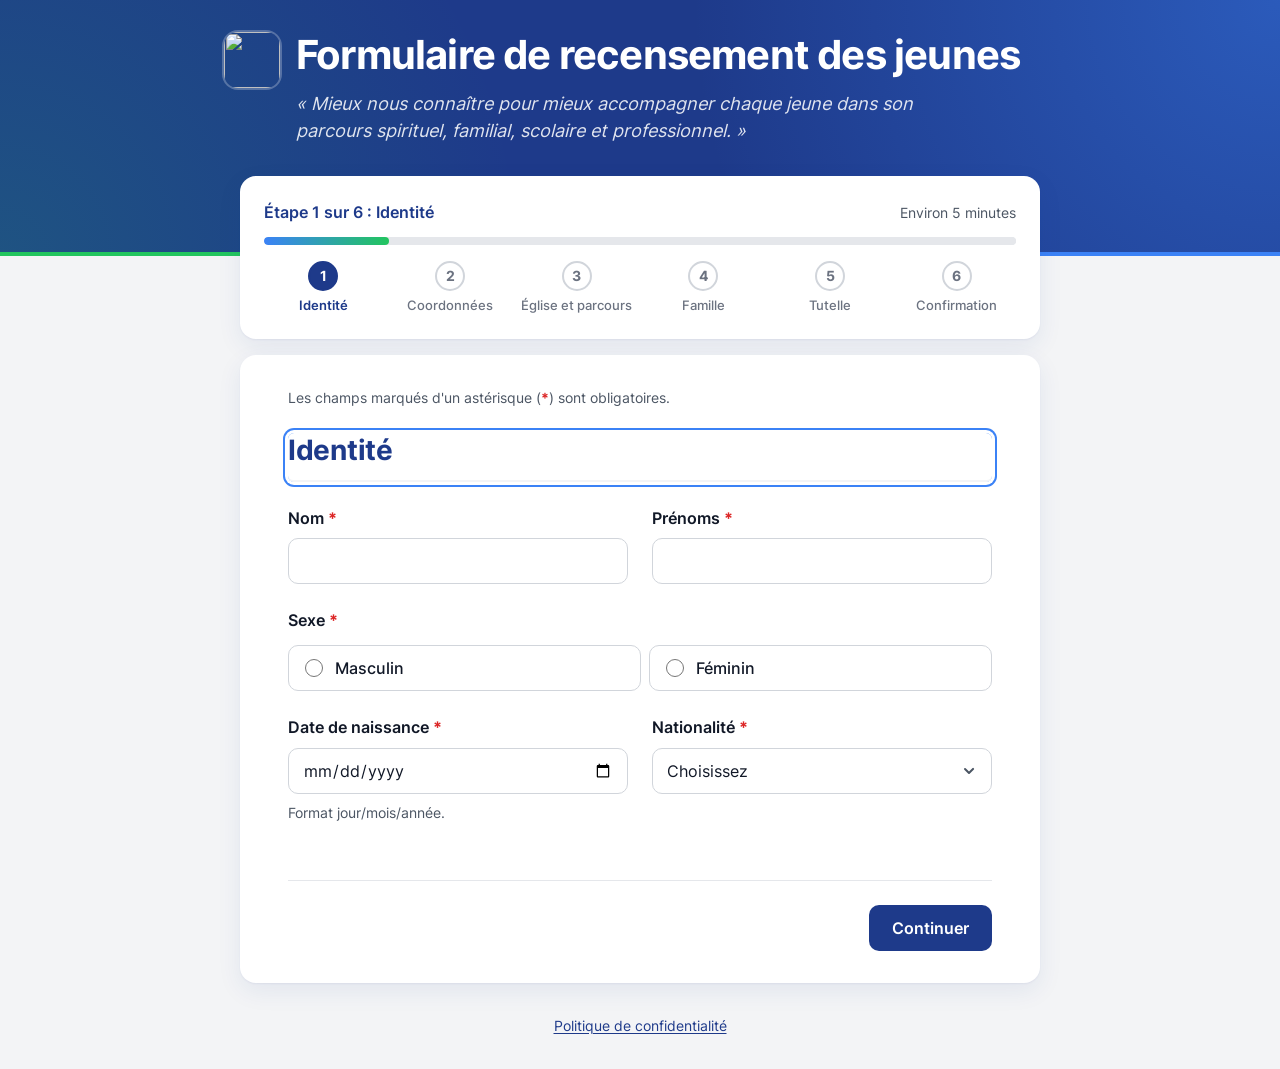
==== index.html @ 7fbf0895 "first commit" ====
<!DOCTYPE html>
<html lang="fr">
<head>
  <meta charset="utf-8">
  <meta name="viewport" content="width=device-width, initial-scale=1">
  <title>Formulaire de recensement des jeunes</title>
  <meta name="description" content="Recensement des jeunes du mouvement : mieux nous connaître pour mieux accompagner chaque jeune.">
  <meta name="theme-color" content="#1E3A8A">
  <meta name="referrer" content="no-referrer">
  <link rel="icon" href="assets/img/favicon.svg" type="image/svg+xml">
  <link rel="preload" href="assets/fonts/inter-latin-400.woff2" as="font" type="font/woff2" crossorigin>
  <link rel="preload" href="assets/fonts/inter-latin-600.woff2" as="font" type="font/woff2" crossorigin>
  <link rel="stylesheet" href="assets/css/base.css">
  <link rel="stylesheet" href="assets/css/form.css">
  <script src="https://challenges.cloudflare.com/turnstile/v0/api.js?render=explicit" async defer></script>
  <script type="module" src="assets/js/form/form.js"></script>
</head>
<body class="page-form">
  <a class="skip-link" href="#contenu">Aller au formulaire</a>

  <header class="form-header">
    <div class="form-header__inner">
      <img class="form-header__logo" src="assets/img/logo.svg" alt="" width="56" height="56">
      <div>
        <h1 class="form-header__title">Formulaire de recensement des jeunes</h1>
        <p class="form-header__subtitle">« Mieux nous connaître pour mieux accompagner chaque jeune dans son parcours spirituel, familial, scolaire et professionnel. »</p>
      </div>
    </div>
  </header>

  <main id="contenu" class="form-main" tabindex="-1">
    <noscript>
      <div class="alert alert--error">
        Ce formulaire a besoin de JavaScript pour fonctionner. Activez-le dans votre navigateur, puis rechargez la page.
      </div>
    </noscript>

    <div class="progress-block">
      <div class="progress-block__top">
        <p class="progress-block__label" id="progress-label" aria-live="polite">Étape 1 sur 6 : Identité</p>
        <p class="progress-block__time">Environ 5 minutes</p>
      </div>
      <progress id="progress" class="progress" max="6" value="1" aria-labelledby="progress-label">Étape 1 sur 6</progress>
      <ol class="steps-nav" id="steps-nav" aria-label="Étapes du formulaire">
        <li class="steps-nav__item is-current" data-step-nav="1" aria-current="step">Identité</li>
        <li class="steps-nav__item" data-step-nav="2">Coordonnées</li>
        <li class="steps-nav__item" data-step-nav="3">Église et parcours</li>
        <li class="steps-nav__item" data-step-nav="4">Famille</li>
        <li class="steps-nav__item" data-step-nav="5">Tutelle</li>
        <li class="steps-nav__item" data-step-nav="6">Confirmation</li>
      </ol>
    </div>

    <form id="form-recensement" class="form-card" novalidate autocomplete="on">
      <p class="form-card__legend-req">Les champs marqués d'un astérisque (<span class="req" aria-hidden="true">*</span>) sont obligatoires.</p>

      <div id="error-summary" class="error-summary" role="alert" tabindex="-1" hidden>
        <h2 class="error-summary__title">Corrigez les points suivants pour continuer</h2>
        <ul class="error-summary__list" id="error-summary-list"></ul>
      </div>

      <!-- Champ piège anti-robot : invisible pour les humains -->
      <div class="hp" aria-hidden="true">
        <label for="site_web">Ne pas remplir ce champ</label>
        <input type="text" id="site_web" name="site_web" tabindex="-1" autocomplete="off">
      </div>
      <input type="hidden" id="submission_id" name="submission_id">

      <!-- ═══════════════ ÉTAPE 1 : IDENTITÉ ═══════════════ -->
      <section class="step" data-step="1" aria-labelledby="step1-title">
        <h2 class="step__title" id="step1-title" tabindex="-1">Identité</h2>

        <div class="grid grid--2">
          <div class="field">
            <label for="nom">Nom <span class="req" aria-hidden="true">*</span></label>
            <input id="nom" name="nom" type="text" autocomplete="family-name" maxlength="100" required>
          </div>
          <div class="field">
            <label for="prenoms">Prénoms <span class="req" aria-hidden="true">*</span></label>
            <input id="prenoms" name="prenoms" type="text" autocomplete="given-name" maxlength="150" required>
          </div>
        </div>

        <fieldset class="field field--choices" id="fs-sexe">
          <legend>Sexe <span class="req" aria-hidden="true">*</span></legend>
          <div class="choices">
            <label class="choice"><input type="radio" name="sexe" value="M" required><span>Masculin</span></label>
            <label class="choice"><input type="radio" name="sexe" value="F"><span>Féminin</span></label>
          </div>
        </fieldset>

        <div class="grid grid--2">
          <div class="field">
            <label for="date_naissance">Date de naissance <span class="req" aria-hidden="true">*</span></label>
            <input id="date_naissance" name="date_naissance" type="date" autocomplete="bday" required aria-describedby="hint-date_naissance">
            <p class="hint" id="hint-date_naissance">Format jour/mois/année.</p>
          </div>
          <div class="field">
            <label for="nationalite">Nationalité <span class="req" aria-hidden="true">*</span></label>
            <select id="nationalite" name="nationalite" data-fill="nationalites" required>
              <option value="">Choisissez</option>
            </select>
          </div>
        </div>

        <div class="alert alert--info" id="info-mineur" role="status" hidden>
          Vous avez moins de 18 ans. À l'étape « Tutelle », nous vous demanderons les coordonnées d'un parent ou responsable légal et son accord.
        </div>
      </section>

      <!-- ═══════════════ ÉTAPE 2 : COORDONNÉES ═══════════════ -->
      <section class="step" data-step="2" aria-labelledby="step2-title" hidden>
        <h2 class="step__title" id="step2-title" tabindex="-1">Coordonnées</h2>

        <div class="field">
          <label for="telephone">Téléphone principal <span class="req" aria-hidden="true">*</span></label>
          <div class="phone">
            <select id="telephone_indicatif" name="telephone_indicatif" data-fill="indicatifs" aria-label="Indicatif du téléphone principal" required></select>
            <input id="telephone" name="telephone" type="tel" inputmode="tel" autocomplete="tel-national" maxlength="20" required aria-describedby="hint-telephone">
          </div>
          <p class="hint" id="hint-telephone">Sans l'indicatif. Exemple : 07 08 09 10 11</p>
        </div>

        <div class="field">
          <label class="checkbox">
            <input type="checkbox" id="whatsapp_identique" name="whatsapp_identique" checked>
            <span>Mon numéro WhatsApp est le même que mon téléphone principal</span>
          </label>
        </div>

        <div class="field" id="bloc-whatsapp" hidden>
          <label for="whatsapp">Téléphone WhatsApp <span class="req" aria-hidden="true">*</span></label>
          <div class="phone">
            <select id="whatsapp_indicatif" name="whatsapp_indicatif" data-fill="indicatifs" aria-label="Indicatif du numéro WhatsApp"></select>
            <input id="whatsapp" name="whatsapp" type="tel" inputmode="tel" maxlength="20">
          </div>
        </div>

        <div class="field">
          <label for="email">Adresse e-mail <span class="optional">(facultatif)</span></label>
          <input id="email" name="email" type="email" autocomplete="email" maxlength="254" inputmode="email">
        </div>

        <div class="grid grid--2">
          <div class="field">
            <label for="pays_residence">Pays de résidence <span class="req" aria-hidden="true">*</span></label>
            <select id="pays_residence" name="pays_residence" data-fill="pays" autocomplete="country" required>
              <option value="">Choisissez</option>
            </select>
          </div>
          <div class="field">
            <label for="ville_residence">Ville de résidence <span class="req" aria-hidden="true">*</span></label>
            <input id="ville_residence" name="ville_residence" type="text" autocomplete="address-level2" maxlength="100" required list="liste-villes">
            <datalist id="liste-villes">
              <option value="Abidjan"></option>
              <option value="Bouaké"></option>
              <option value="Daloa"></option>
              <option value="Yamoussoukro"></option>
              <option value="San-Pédro"></option>
              <option value="Korhogo"></option>
              <option value="Man"></option>
              <option value="Gagnoa"></option>
              <option value="Divo"></option>
              <option value="Abengourou"></option>
            </datalist>
          </div>
        </div>
      </section>

      <!-- ═══════════════ ÉTAPE 3 : ÉGLISE ET PARCOURS ═══════════════ -->
      <!-- <section class="step" data-step="3" aria-labelledby="step3-title" hidden>
        <h2 class="step__title" id="step3-title" tabindex="-1">Église et parcours</h2>

        <div class="grid grid--2">
          <div class="field">
            <label for="eglise">Église fréquentée <span class="req" aria-hidden="true">*</span></label>
            <input id="eglise" name="eglise" type="text" maxlength="150" required aria-describedby="hint-eglise">
            <p class="hint" id="hint-eglise">Nom complet de l'église et quartier ou ville.</p>
          </div>
          <div class="field">
            <label for="communaute">Communauté ou groupe de jeunes <span class="optional">(facultatif)</span></label>
            <input id="communaute" name="communaute" type="text" maxlength="150">
          </div>
        </div>

        <div class="field">
          <label for="fonction_mouvement">Fonction dans le mouvement <span class="optional">(facultatif)</span></label>
          <input id="fonction_mouvement" name="fonction_mouvement" type="text" maxlength="100" list="liste-fonctions" aria-describedby="hint-fonction">
          <datalist id="liste-fonctions">
            <option value="Membre"></option>
            <option value="Responsable de groupe"></option>
            <option value="Responsable adjoint"></option>
            <option value="Secrétaire"></option>
            <option value="Trésorier"></option>
            <option value="Chargé de la louange"></option>
            <option value="Chargé de l'évangélisation"></option>
            <option value="Chargé de la communication"></option>
          </datalist>
          <p class="hint" id="hint-fonction">Laissez vide si vous n'avez pas de fonction particulière.</p>
        </div>

        <div class="field">
          <label for="niveau_etudes">Niveau d'études <span class="req" aria-hidden="true">*</span></label>
          <select id="niveau_etudes" name="niveau_etudes" required>
            <option value="">Choisissez</option>
            <option value="aucun">Aucun</option>
            <option value="primaire">Primaire</option>
            <option value="college">Collège (1er cycle)</option>
            <option value="lycee">Lycée (2nd cycle)</option>
            <option value="bac">Baccalauréat</option>
            <option value="bac_2">BAC +2 (BTS, DUT…)</option>
            <option value="licence">Licence (BAC +3)</option>
            <option value="master">Master (BAC +5)</option>
            <option value="doctorat">Doctorat</option>
            <option value="formation_pro">Formation professionnelle</option>
            <option value="autre">Autre</option>
          </select>
        </div>

        <fieldset class="field field--choices" id="fs-situation_professionnelle">
          <legend>Situation professionnelle <span class="req" aria-hidden="true">*</span></legend>
          <div class="choices choices--grid">
            <label class="choice"><input type="radio" name="situation_professionnelle" value="eleve" required><span>Élève</span></label>
            <label class="choice"><input type="radio" name="situation_professionnelle" value="etudiant"><span>Étudiant(e)</span></label>
            <label class="choice"><input type="radio" name="situation_professionnelle" value="salarie"><span>Salarié(e)</span></label>
            <label class="choice"><input type="radio" name="situation_professionnelle" value="entrepreneur"><span>Entrepreneur(e)</span></label>
            <label class="choice"><input type="radio" name="situation_professionnelle" value="sans_emploi"><span>Sans emploi</span></label>
            <label class="choice"><input type="radio" name="situation_professionnelle" value="autre"><span>Autre</span></label>
          </div>
        </fieldset>

        <div class="field" id="bloc-situation-autre" hidden>
          <label for="situation_professionnelle_autre">Précisez votre situation <span class="req" aria-hidden="true">*</span></label>
          <input id="situation_professionnelle_autre" name="situation_professionnelle_autre" type="text" maxlength="100">
        </div>

        <div class="field">
          <label for="profession">Profession <span class="optional" id="profession-mention">(facultatif)</span></label>
          <input id="profession" name="profession" type="text" maxlength="100" autocomplete="organization-title" aria-describedby="hint-profession">
          <p class="hint" id="hint-profession">Votre métier, ou le métier visé si vous êtes en formation.</p>
        </div>
      </section> -->



      <!-- ═══════════════ ÉTAPE 3 : ÉGLISE ET PARCOURS ═══════════════ -->
<section class="step" data-step="3" aria-labelledby="step3-title" hidden>
  <h2 class="step__title" id="step3-title" tabindex="-1">Église et parcours</h2>

  <div class="grid grid--2">
    <div class="field">
      <label for="eglise">À quelle église appartenez-vous ? <span class="req" aria-hidden="true">*</span></label>
      <select id="eglise" name="eglise" data-fill="eglises" required aria-describedby="hint-eglise">
        <option value="">Choisissez une église</option>
      </select>
      <p class="hint" id="hint-eglise">Sélectionnez votre église d'appartenance.</p>
    </div>
    <div class="field">
      <label for="communaute">Communauté ou groupe de jeunes <span class="optional">(facultatif)</span></label>
      <input id="communaute" name="communaute" type="text" maxlength="150">
    </div>
  </div>

  <!-- Précision si "Autres" -->
  <div class="field" id="bloc-eglise-autre" hidden>
    <label for="eglise_autre">Précisez votre église <span class="req" aria-hidden="true">*</span></label>
    <input id="eglise_autre" name="eglise_autre" type="text" maxlength="150">
  </div>

  <div class="field">
    <label for="fonction_mouvement">Fonction dans le mouvement <span class="optional">(facultatif)</span></label>
    <input id="fonction_mouvement" name="fonction_mouvement" type="text" maxlength="100" list="liste-fonctions" aria-describedby="hint-fonction">
    <datalist id="liste-fonctions">
      <option value="Membre"></option>
      <option value="Responsable de groupe"></option>
      <option value="Responsable adjoint"></option>
      <option value="Secrétaire"></option>
      <option value="Trésorier"></option>
      <option value="Chargé de la louange"></option>
      <option value="Chargé de l'évangélisation"></option>
      <option value="Chargé de la communication"></option>
    </datalist>
    <p class="hint" id="hint-fonction">Laissez vide si vous n'avez pas de fonction particulière.</p>
  </div>

  <!-- Baptême -->
  <fieldset class="field field--choices" id="fs-baptise">
    <legend>Êtes-vous baptisé(e) ? <span class="req" aria-hidden="true">*</span></legend>
    <div class="choices">
      <label class="choice"><input type="radio" name="baptise" value="oui" required><span>Oui</span></label>
      <label class="choice"><input type="radio" name="baptise" value="non"><span>Non</span></label>
      <label class="choice"><input type="radio" name="baptise" value="en_preparation"><span>En préparation</span></label>
      <label class="choice"><input type="radio" name="baptise" value="non_precise"><span>Je préfère ne pas répondre</span></label>
    </div>
  </fieldset>

  <!-- Date de baptême (si baptisé) -->
  <div class="field" id="bloc-date-bapteme" hidden>
    <label for="date_bapteme">Date de votre baptême <span class="optional">(facultatif)</span></label>
    <input id="date_bapteme" name="date_bapteme" type="date">
    <p class="hint">Laissez vide si vous ne vous en souvenez plus.</p>
  </div>

  <!-- Date d'arrivée dans le mouvement -->
  <div class="field">
    <label for="date_arrivee">Date d'arrivée dans le mouvement <span class="optional">(facultatif)</span></label>
    <input id="date_arrivee" name="date_arrivee" type="date" aria-describedby="hint-date-arrivee">
    <p class="hint" id="hint-date-arrivee">Même approximative, indiquez l'année de votre première venue si vous ne connaissez pas la date exacte.</p>
  </div>

  <div class="field">
    <label for="niveau_etudes">Niveau d'études <span class="req" aria-hidden="true">*</span></label>
    <select id="niveau_etudes" name="niveau_etudes" required>
      <option value="">Choisissez</option>
      <option value="aucun">Aucun</option>
      <option value="primaire">Primaire</option>
      <option value="college">Collège (1er cycle)</option>
      <option value="lycee">Lycée (2nd cycle)</option>
      <option value="bac">Baccalauréat</option>
      <option value="bac_2">BAC +2 (BTS, DUT…)</option>
      <option value="licence">Licence (BAC +3)</option>
      <option value="master">Master (BAC +5)</option>
      <option value="doctorat">Doctorat</option>
      <option value="formation_pro">Formation professionnelle</option>
      <option value="autre">Autre</option>
    </select>
  </div>

  <fieldset class="field field--choices" id="fs-situation_professionnelle">
    <legend>Situation professionnelle <span class="req" aria-hidden="true">*</span></legend>
    <div class="choices choices--grid">
      <label class="choice"><input type="radio" name="situation_professionnelle" value="eleve" required><span>Élève</span></label>
      <label class="choice"><input type="radio" name="situation_professionnelle" value="etudiant"><span>Étudiant(e)</span></label>
      <label class="choice"><input type="radio" name="situation_professionnelle" value="salarie"><span>Salarié(e)</span></label>
      <label class="choice"><input type="radio" name="situation_professionnelle" value="entrepreneur"><span>Entrepreneur(e)</span></label>
      <label class="choice"><input type="radio" name="situation_professionnelle" value="sans_emploi"><span>Sans emploi</span></label>
      <label class="choice"><input type="radio" name="situation_professionnelle" value="autre"><span>Autre</span></label>
    </div>
  </fieldset>

  <div class="field" id="bloc-situation-autre" hidden>
    <label for="situation_professionnelle_autre">Précisez votre situation <span class="req" aria-hidden="true">*</span></label>
    <input id="situation_professionnelle_autre" name="situation_professionnelle_autre" type="text" maxlength="100">
  </div>

  <div class="field">
    <label for="profession">Profession <span class="optional" id="profession-mention">(facultatif)</span></label>
    <input id="profession" name="profession" type="text" maxlength="100" autocomplete="organization-title" aria-describedby="hint-profession">
    <p class="hint" id="hint-profession">Votre métier, ou le métier visé si vous êtes en formation.</p>
  </div>
</section>
      <!-- ═══════════════ ÉTAPE 4 : FAMILLE ═══════════════ -->
      <section class="step" data-step="4" aria-labelledby="step4-title" hidden>
        <h2 class="step__title" id="step4-title" tabindex="-1">Famille</h2>

        <fieldset class="field field--choices" id="fs-situation_matrimoniale">
          <legend>Quelle est votre situation matrimoniale ? <span class="req" aria-hidden="true">*</span></legend>
          <div class="choices choices--grid">
            <label class="choice"><input type="radio" name="situation_matrimoniale" value="celibataire" required><span>Célibataire</span></label>
            <label class="choice"><input type="radio" name="situation_matrimoniale" value="marie"><span>Marié(e)</span></label>
            <label class="choice"><input type="radio" name="situation_matrimoniale" value="en_union"><span>En union</span></label>
            <label class="choice"><input type="radio" name="situation_matrimoniale" value="divorce"><span>Divorcé(e)</span></label>
            <label class="choice"><input type="radio" name="situation_matrimoniale" value="veuf"><span>Veuf / Veuve</span></label>
            <label class="choice"><input type="radio" name="situation_matrimoniale" value="non_precise"><span>Je préfère ne pas répondre</span></label>
          </div>
        </fieldset>

        <div class="subsection" id="bloc-conjoint" hidden>
          <h3 class="subsection__title">Informations sur le conjoint</h3>

          <div class="grid grid--2">
            <div class="field">
              <label for="conjoint_nom">Nom du conjoint <span class="req" aria-hidden="true">*</span></label>
              <input id="conjoint_nom" name="conjoint_nom" type="text" maxlength="100">
            </div>
            <div class="field">
              <label for="conjoint_prenoms">Prénoms du conjoint <span class="req" aria-hidden="true">*</span></label>
              <input id="conjoint_prenoms" name="conjoint_prenoms" type="text" maxlength="150">
            </div>
          </div>

          <div class="field">
            <label for="conjoint_telephone">Téléphone du conjoint <span class="optional">(facultatif)</span></label>
            <div class="phone">
              <select id="conjoint_telephone_indicatif" name="conjoint_telephone_indicatif" data-fill="indicatifs" aria-label="Indicatif du téléphone du conjoint"></select>
              <input id="conjoint_telephone" name="conjoint_telephone" type="tel" inputmode="tel" maxlength="20">
            </div>
          </div>

          <fieldset class="field field--choices" id="fs-conjoint_membre">
            <legend>Votre conjoint(e) appartient-il/elle à notre mouvement ? <span class="req" aria-hidden="true">*</span></legend>
            <div class="choices">
              <label class="choice"><input type="radio" name="conjoint_membre" value="oui"><span>Oui</span></label>
              <label class="choice"><input type="radio" name="conjoint_membre" value="non"><span>Non</span></label>
              <label class="choice"><input type="radio" name="conjoint_membre" value="non_precise"><span>Je préfère ne pas répondre</span></label>
            </div>
          </fieldset>

          <div class="field" id="bloc-conjoint-eglise" hidden>
            <label for="conjoint_eglise">Église ou communauté religieuse du conjoint <span class="req" aria-hidden="true">*</span></label>
            <input id="conjoint_eglise" name="conjoint_eglise" type="text" maxlength="150">
          </div>
        </div>

        <fieldset class="field field--choices" id="fs-a_enfants">
          <legend>Avez-vous des enfants ? <span class="req" aria-hidden="true">*</span></legend>
          <div class="choices">
            <label class="choice"><input type="radio" name="a_enfants" value="oui" required><span>Oui</span></label>
            <label class="choice"><input type="radio" name="a_enfants" value="non"><span>Non</span></label>
            <label class="choice"><input type="radio" name="a_enfants" value="non_precise"><span>Je préfère ne pas répondre</span></label>
          </div>
        </fieldset>

        <div class="subsection" id="bloc-enfants" hidden>
          <div class="subsection__head">
            <h3 class="subsection__title">Vos enfants</h3>
            <p class="counter" id="enfants-compteur" aria-live="polite">0 enfant sur 12 maximum</p>
          </div>
          <div id="liste-enfants" class="children-list"></div>
          <button type="button" class="btn btn--outline" id="btn-ajouter-enfant">+ Ajouter un enfant</button>
        </div>

        <template id="tpl-enfant">
          <fieldset class="child-card" data-child>
            <legend class="child-card__title">Enfant <span data-child-index>1</span></legend>
            <div class="grid grid--2">
              <div class="field">
                <label data-label-for="nom">Nom <span class="req" aria-hidden="true">*</span></label>
                <input type="text" data-field="nom" maxlength="100" required>
              </div>
              <div class="field">
                <label data-label-for="prenoms">Prénoms <span class="req" aria-hidden="true">*</span></label>
                <input type="text" data-field="prenoms" maxlength="150" required>
              </div>
              <div class="field">
                <label data-label-for="date_naissance">Date de naissance <span class="req" aria-hidden="true">*</span></label>
                <input type="date" data-field="date_naissance" required>
              </div>
              <div class="field">
                <label data-label-for="niveau_scolaire">Niveau scolaire <span class="req" aria-hidden="true">*</span></label>
                <select data-field="niveau_scolaire" required>
                  <option value="">Choisissez</option>
                  <option value="non_scolarise">Non scolarisé</option>
                  <option value="prescolaire">Préscolaire</option>
                  <option value="primaire">Primaire</option>
                  <option value="college">Collège</option>
                  <option value="lycee">Lycée</option>
                  <option value="formation_pro">Formation professionnelle</option>
                  <option value="superieur">Enseignement supérieur</option>
                  <option value="autre">Autre</option>
                </select>
              </div>
            </div>
            <button type="button" class="btn btn--danger-ghost btn--sm" data-remove-child>Supprimer cet enfant</button>
          </fieldset>
        </template>
      </section>

      <!-- ═══════════════ ÉTAPE 5 : TUTELLE ═══════════════ -->
      <section class="step" data-step="5" aria-labelledby="step5-title" hidden>
        <h2 class="step__title" id="step5-title" tabindex="-1">Tutelle</h2>

        <fieldset class="field field--choices" id="fs-sous_tutelle">
          <legend>Êtes-vous actuellement sous tutelle ? <span class="req" aria-hidden="true">*</span></legend>
          <div class="choices">
            <label class="choice"><input type="radio" name="sous_tutelle" value="oui" required><span>Oui</span></label>
            <label class="choice"><input type="radio" name="sous_tutelle" value="non"><span>Non</span></label>
            <label class="choice"><input type="radio" name="sous_tutelle" value="non_precise"><span>Je préfère ne pas répondre</span></label>
          </div>
        </fieldset>

        <div class="subsection" id="bloc-tutelle" hidden>
          <div class="field">
            <label for="lien_tuteur">Lien avec le tuteur <span class="req" aria-hidden="true">*</span></label>
            <select id="lien_tuteur" name="lien_tuteur">
              <option value="">Choisissez</option>
              <option value="parent">Parent</option>
              <option value="famille">Membre de la famille</option>
              <option value="responsable_legal">Responsable légal</option>
              <option value="autre">Autre</option>
            </select>
          </div>
          <div class="field" id="bloc-lien-autre" hidden>
            <label for="lien_tuteur_autre">Précisez le lien <span class="req" aria-hidden="true">*</span></label>
            <input id="lien_tuteur_autre" name="lien_tuteur_autre" type="text" maxlength="100">
          </div>
        </div>

        <div class="subsection subsection--highlight" id="bloc-mineur" hidden>
          <h3 class="subsection__title">Accord de votre parent ou responsable légal</h3>
          <p class="subsection__intro">Comme vous avez moins de 18 ans, nous avons besoin des coordonnées d'un parent ou responsable légal. Nous pourrons le contacter pour confirmer son accord.</p>

          <div class="field">
            <label for="responsable_nom_complet">Nom et prénoms du parent ou responsable <span class="req" aria-hidden="true">*</span></label>
            <input id="responsable_nom_complet" name="responsable_nom_complet" type="text" maxlength="200">
          </div>

          <div class="field">
            <label for="responsable_telephone">Téléphone du parent ou responsable <span class="req" aria-hidden="true">*</span></label>
            <div class="phone">
              <select id="responsable_telephone_indicatif" name="responsable_telephone_indicatif" data-fill="indicatifs" aria-label="Indicatif du téléphone du parent ou responsable"></select>
              <input id="responsable_telephone" name="responsable_telephone" type="tel" inputmode="tel" maxlength="20">
            </div>
          </div>

          <div class="field">
            <label class="checkbox">
              <input type="checkbox" id="consentement_parental" name="consentement_parental">
              <span>Je confirme que mon parent ou responsable légal a pris connaissance de ce recensement et qu'il est d'accord. <span class="req" aria-hidden="true">*</span></span>
            </label>
          </div>
        </div>

        <p class="hint" id="info-pas-de-mineur">Si vous n'êtes pas concerné(e) par une tutelle, choisissez « Non » puis continuez.</p>
      </section>

      <!-- ═══════════════ ÉTAPE 6 : CONFIRMATION ═══════════════ -->
      <section class="step" data-step="6" aria-labelledby="step6-title" hidden>
        <h2 class="step__title" id="step6-title" tabindex="-1">Vérification et envoi</h2>

        <div class="recap" id="recap" aria-live="polite"></div>

        <div class="privacy-notice" id="notice-confidentialite">
          <h3 class="privacy-notice__title">Vos données et vos droits</h3>
          <dl class="privacy-notice__list">
            <dt>Pourquoi ce recensement</dt>
            <dd>Connaître les jeunes du mouvement pour mieux les accompagner sur les plans spirituel, familial, scolaire et professionnel, et organiser nos activités.</dd>

            <dt>Comment vos données sont utilisées</dt>
            <dd>Uniquement pour l'accompagnement des jeunes, l'organisation des activités et des statistiques internes. Elles ne sont jamais vendues ni utilisées à des fins publicitaires.</dd>

            <dt>Qui peut les consulter</dt>
            <dd>Seuls les responsables désignés par le mouvement, avec un compte personnel sécurisé. Chaque consultation et chaque modification est enregistrée.</dd>

            <dt>Corriger vos informations</dt>
            <dd>Écrivez à l'adresse indiquée dans la politique de confidentialité en précisant vos nom, prénoms et date de naissance. La correction est faite sous 30 jours.</dd>

            <dt>Supprimer vos informations</dt>
            <dd>Faites la demande à la même adresse. Votre dossier et celui de vos enfants sont supprimés sous 30 jours, et vous recevez une confirmation.</dd>
          </dl>
          <p><a href="confidentialite.html" target="_blank" rel="noopener">Lire la politique de confidentialité complète</a> (s'ouvre dans un nouvel onglet)</p>
        </div>

        <div class="field">
          <label class="checkbox checkbox--strong">
            <input type="checkbox" id="consentement_confidentialite" name="consentement_confidentialite" required>
            <span>J'ai lu la politique de confidentialité et j'accepte. <span class="req" aria-hidden="true">*</span></span>
          </label>
        </div>

        <div class="field">
          <div id="turnstile-container" class="turnstile"></div>
          <p class="hint">Cette vérification protège le formulaire contre les envois automatiques.</p>
        </div>
      </section>

      <div class="form-nav">
        <button type="button" class="btn btn--ghost" id="btn-precedent" hidden>Précédent</button>
        <button type="button" class="btn btn--primary" id="btn-suivant">Continuer</button>
        <button type="submit" class="btn btn--success" id="btn-envoyer" hidden>
          <span class="btn__label">Envoyer mon recensement</span>
          <span class="spinner" aria-hidden="true"></span>
        </button>
      </div>

      <div id="submit-status" class="sr-only" role="status" aria-live="assertive"></div>
    </form>
  </main>

  <footer class="site-footer">
    <p><a href="confidentialite.html">Politique de confidentialité</a></p>
  </footer>
</body>
</html>
---- assets/css/base.css ----
/* ==========================================================================
   public/assets/css/base.css
   Fondations communes au formulaire public et à l'administration.
   ========================================================================== */

/* ---------- Police Inter auto-hébergée (licence SIL OFL, voir fonts/OFL-LICENSE.txt) ---------- */
@font-face {
  font-family: "Inter";
  font-style: normal;
  font-weight: 400;
  font-display: swap;
  src: url("../fonts/inter-latin-400.woff2") format("woff2");
}
@font-face {
  font-family: "Inter";
  font-style: normal;
  font-weight: 500;
  font-display: swap;
  src: url("../fonts/inter-latin-500.woff2") format("woff2");
}
@font-face {
  font-family: "Inter";
  font-style: normal;
  font-weight: 600;
  font-display: swap;
  src: url("../fonts/inter-latin-600.woff2") format("woff2");
}
@font-face {
  font-family: "Inter";
  font-style: normal;
  font-weight: 700;
  font-display: swap;
  src: url("../fonts/inter-latin-700.woff2") format("woff2");
}

/* ---------- Jetons de design ---------- */
:root {
  /* Couleurs imposées par le cahier des charges */
  --blue-900: #1E3A8A;
  --blue-500: #3B82F6;
  --green-500: #22C55E;
  --white: #FFFFFF;
  --gray-100: #F3F4F6;

  /* Couleurs dérivées */
  --blue-950: #172E6E;
  --blue-50: #EFF6FF;
  --blue-100: #DBEAFE;
  --green-600: #16A34A;
  --green-700: #15803D;
  --green-50: #F0FDF4;
  --gray-50: #F9FAFB;
  --gray-200: #E5E7EB;
  --gray-300: #D1D5DB;
  --gray-400: #9CA3AF;
  --gray-500: #6B7280;
  --gray-600: #4B5563;
  --gray-700: #374151;
  --gray-900: #111827;
  --red-600: #DC2626;
  --red-700: #B91C1C;
  --red-50: #FEF2F2;
  --amber-700: #B45309;
  --amber-50: #FFFBEB;

  /* Rôles */
  --color-text: var(--gray-900);
  --color-text-muted: var(--gray-600);
  --color-border: var(--gray-300);
  --color-bg: var(--gray-100);
  --color-surface: var(--white);
  --color-primary: var(--blue-900);
  --color-accent: var(--blue-500);
  --color-success: var(--green-500);
  --color-error: var(--red-600);
  --focus-ring: 0 0 0 3px var(--white), 0 0 0 5px var(--blue-500);

  /* Typographie (échelle 1,2) */
  --font: "Inter", system-ui, -apple-system, "Segoe UI", Roboto, Arial, sans-serif;
  --fs-xs: 0.8125rem;
  --fs-sm: 0.875rem;
  --fs-base: 1rem;
  --fs-md: 1.125rem;
  --fs-lg: 1.375rem;
  --fs-xl: 1.75rem;
  --fs-2xl: clamp(1.75rem, 1.2rem + 2.4vw, 2.5rem);

  /* Espacements */
  --sp-1: 0.25rem;
  --sp-2: 0.5rem;
  --sp-3: 0.75rem;
  --sp-4: 1rem;
  --sp-5: 1.5rem;
  --sp-6: 2rem;
  --sp-7: 3rem;

  /* Formes */
  --radius-sm: 6px;
  --radius: 10px;
  --radius-lg: 16px;
  --shadow-card: 0 1px 2px rgba(30, 58, 138, 0.06), 0 8px 24px rgba(30, 58, 138, 0.08);
  --control-h: 2.875rem;
}

/* ---------- Réinitialisation ---------- */
*,
*::before,
*::after {
  box-sizing: border-box;
}

html {
  -webkit-text-size-adjust: 100%;
  text-size-adjust: 100%;
  scroll-behavior: smooth;
}

body {
  margin: 0;
  min-height: 100vh;
  font-family: var(--font);
  font-size: var(--fs-base);
  line-height: 1.55;
  color: var(--color-text);
  background: var(--color-bg);
  -webkit-font-smoothing: antialiased;
  font-feature-settings: "cv11", "ss01";
}

h1, h2, h3, h4, p, ul, ol, dl, dd, figure, fieldset {
  margin: 0;
}

h1, h2, h3, h4 {
  line-height: 1.25;
  font-weight: 700;
  letter-spacing: -0.01em;
}

ul, ol {
  padding-left: 1.25rem;
}

img, svg {
  display: block;
  max-width: 100%;
}

button, input, select, textarea {
  font: inherit;
  color: inherit;
}

fieldset {
  border: 0;
  padding: 0;
  min-width: 0;
}

legend {
  padding: 0;
}

a {
  color: var(--blue-900);
  text-underline-offset: 0.15em;
}

a:hover {
  color: var(--blue-500);
}

/* L'attribut hidden doit toujours l'emporter sur les display des classes */
[hidden] {
  display: none !important;
}

/* ---------- Accessibilité ---------- */
:focus-visible {
  outline: none;
  box-shadow: var(--focus-ring);
  border-radius: var(--radius-sm);
}

.sr-only {
  position: absolute !important;
  width: 1px;
  height: 1px;
  padding: 0;
  margin: -1px;
  overflow: hidden;
  clip: rect(0, 0, 0, 0);
  white-space: nowrap;
  border: 0;
}

.skip-link {
  position: absolute;
  left: var(--sp-4);
  top: -100px;
  z-index: 1000;
  padding: var(--sp-2) var(--sp-4);
  background: var(--white);
  color: var(--blue-900);
  font-weight: 600;
  border-radius: var(--radius-sm);
  box-shadow: var(--shadow-card);
}

.skip-link:focus {
  top: var(--sp-4);
}

/* Champ piège anti-robot : hors écran, jamais affiché */
.hp {
  position: absolute !important;
  left: -10000px;
  width: 1px;
  height: 1px;
  overflow: hidden;
}

/* ---------- Champs de formulaire ---------- */
.field {
  display: flex;
  flex-direction: column;
  gap: var(--sp-2);
  margin-bottom: var(--sp-5);
}

.field > label,
.field > legend,
.field--choices > legend {
  font-weight: 600;
  font-size: var(--fs-base);
  color: var(--gray-900);
}

.field--choices > legend {
  margin-bottom: var(--sp-3);
}

.field--inline {
  flex-direction: row;
  align-items: center;
  gap: var(--sp-2);
  margin-bottom: 0;
}

.field--inline > label {
  font-weight: 500;
  font-size: var(--fs-sm);
  white-space: nowrap;
}

.req {
  color: var(--red-600);
  font-weight: 700;
}

.optional {
  color: var(--color-text-muted);
  font-weight: 400;
  font-size: var(--fs-sm);
}

.hint {
  font-size: var(--fs-sm);
  color: var(--color-text-muted);
}

input[type="text"],
input[type="email"],
input[type="tel"],
input[type="date"],
input[type="search"],
input[type="password"],
input[type="number"],
select,
textarea {
  width: 100%;
  min-height: var(--control-h);
  padding: 0.625rem 0.875rem;
  background: var(--white);
  border: 1.5px solid var(--color-border);
  border-radius: var(--radius);
  font-size: var(--fs-base); /* 16px : évite le zoom automatique sur iOS */
  line-height: 1.4;
  transition: border-color 0.15s ease, box-shadow 0.15s ease;
  appearance: none;
  -webkit-appearance: none;
}

select {
  padding-right: 2.5rem;
  background-image: url("data:image/svg+xml,%3Csvg xmlns='http://www.w3.org/2000/svg' viewBox='0 0 20 20' fill='%234B5563'%3E%3Cpath d='M5.3 7.3a1 1 0 0 1 1.4 0L10 10.6l3.3-3.3a1 1 0 1 1 1.4 1.4l-4 4a1 1 0 0 1-1.4 0l-4-4a1 1 0 0 1 0-1.4z'/%3E%3C/svg%3E");
  background-repeat: no-repeat;
  background-position: right 0.75rem center;
  background-size: 1.25rem;
}

input::placeholder {
  color: var(--gray-400);
}

input:hover,
select:hover,
textarea:hover {
  border-color: var(--gray-400);
}

input:focus,
select:focus,
textarea:focus {
  outline: none;
  border-color: var(--blue-500);
  box-shadow: 0 0 0 3px rgba(59, 130, 246, 0.25);
}

input:disabled,
select:disabled {
  background-color: var(--gray-100);
  color: var(--gray-500);
  cursor: not-allowed;
}

/* États d'erreur appliqués par le JavaScript */
[aria-invalid="true"] {
  border-color: var(--red-600) !important;
  background-color: var(--red-50);
}

[aria-invalid="true"]:focus {
  box-shadow: 0 0 0 3px rgba(220, 38, 38, 0.2) !important;
}

.field-error {
  display: flex;
  align-items: flex-start;
  gap: var(--sp-2);
  font-size: var(--fs-sm);
  font-weight: 500;
  color: var(--red-700);
}

.field-error::before {
  content: "!";
  flex: none;
  display: inline-grid;
  place-items: center;
  width: 1.125rem;
  height: 1.125rem;
  margin-top: 0.1rem;
  border-radius: 50%;
  background: var(--red-600);
  color: var(--white);
  font-size: 0.75rem;
  font-weight: 700;
}

.field--choices.has-error .choice {
  border-color: var(--red-600);
}

/* Cases à cocher */
.checkbox {
  display: flex;
  align-items: flex-start;
  gap: var(--sp-3);
  cursor: pointer;
  font-weight: 400;
  line-height: 1.5;
}

.checkbox input[type="checkbox"] {
  flex: none;
  width: 1.25rem;
  height: 1.25rem;
  margin: 0.15rem 0 0;
  accent-color: var(--blue-900);
  cursor: pointer;
}

/* Grilles de champs */
.grid {
  display: grid;
  gap: 0 var(--sp-5);
}

@media (min-width: 640px) {
  .grid--2 {
    grid-template-columns: repeat(2, minmax(0, 1fr));
  }
}

@media (min-width: 640px) {
  .grid--4 {
    grid-template-columns: repeat(2, minmax(0, 1fr));
  }
}

@media (min-width: 1024px) {
  .grid--4 {
    grid-template-columns: repeat(4, minmax(0, 1fr));
  }
}

/* ---------- Boutons ---------- */
.btn {
  display: inline-flex;
  align-items: center;
  justify-content: center;
  gap: var(--sp-2);
  min-height: var(--control-h);
  padding: 0.625rem 1.375rem;
  border: 1.5px solid transparent;
  border-radius: var(--radius);
  font-size: var(--fs-base);
  font-weight: 600;
  line-height: 1.2;
  text-decoration: none;
  cursor: pointer;
  transition: background-color 0.15s ease, border-color 0.15s ease, color 0.15s ease, transform 0.05s ease;
  white-space: nowrap;
}

.btn:active:not(:disabled) {
  transform: translateY(1px);
}

.btn:disabled,
.btn[aria-disabled="true"] {
  opacity: 0.55;
  cursor: not-allowed;
}

.btn--sm {
  min-height: 2.25rem;
  padding: 0.375rem 0.875rem;
  font-size: var(--fs-sm);
}

.btn--block {
  width: 100%;
}

.btn--primary {
  background: var(--blue-900);
  color: var(--white);
}

.btn--primary:hover:not(:disabled) {
  background: var(--blue-950);
  color: var(--white);
}

.btn--success {
  background: var(--green-600);
  color: var(--white);
}

.btn--success:hover:not(:disabled) {
  background: var(--green-700);
  color: var(--white);
}

.btn--outline {
  background: var(--white);
  border-color: var(--blue-900);
  color: var(--blue-900);
}

.btn--outline:hover:not(:disabled) {
  background: var(--blue-50);
  color: var(--blue-900);
}

.btn--ghost {
  background: transparent;
  color: var(--gray-700);
  border-color: var(--gray-300);
}

.btn--ghost:hover:not(:disabled) {
  background: var(--gray-100);
  color: var(--gray-900);
}

.btn--danger {
  background: var(--red-600);
  color: var(--white);
}

.btn--danger:hover:not(:disabled) {
  background: var(--red-700);
  color: var(--white);
}

.btn--danger-ghost {
  background: transparent;
  color: var(--red-700);
  border-color: transparent;
  padding-left: 0;
  padding-right: 0;
}

.btn--danger-ghost:hover:not(:disabled) {
  color: var(--red-600);
  text-decoration: underline;
}

/* Indicateur de chargement dans un bouton */
.spinner {
  display: none;
  width: 1.1rem;
  height: 1.1rem;
  border: 2.5px solid currentColor;
  border-right-color: transparent;
  border-radius: 50%;
  animation: spin 0.7s linear infinite;
}

.spinner--lg {
  display: inline-block;
  width: 2rem;
  height: 2rem;
  border-width: 3px;
  color: var(--blue-900);
}

.btn.is-loading {
  pointer-events: none;
}

.btn.is-loading .spinner,
.panel--center .spinner {
  display: inline-block;
}

@keyframes spin {
  to {
    transform: rotate(360deg);
  }
}

/* ---------- Alertes ---------- */
.alert {
  padding: var(--sp-3) var(--sp-4);
  margin-bottom: var(--sp-5);
  border-radius: var(--radius);
  border-left: 4px solid;
  font-size: var(--fs-sm);
  line-height: 1.5;
}

.alert--info {
  background: var(--blue-50);
  border-color: var(--blue-500);
  color: var(--blue-950);
}

.alert--success {
  background: var(--green-50);
  border-color: var(--green-500);
  color: var(--green-700);
}

.alert--warning {
  background: var(--amber-50);
  border-color: #F59E0B;
  color: var(--amber-700);
}

.alert--error {
  background: var(--red-50);
  border-color: var(--red-600);
  color: var(--red-700);
}

/* Résumé des erreurs en tête d'étape */
.error-summary {
  padding: var(--sp-4) var(--sp-5);
  margin-bottom: var(--sp-5);
  background: var(--red-50);
  border: 1.5px solid var(--red-600);
  border-radius: var(--radius);
}

.error-summary:focus-visible {
  box-shadow: 0 0 0 3px rgba(220, 38, 38, 0.3);
}

.error-summary__title {
  font-size: var(--fs-base);
  color: var(--red-700);
  margin-bottom: var(--sp-2);
}

.error-summary__list {
  font-size: var(--fs-sm);
  display: grid;
  gap: var(--sp-1);
}

.error-summary__list a {
  color: var(--red-700);
  font-weight: 500;
}

/* ---------- Badges ---------- */
.badge {
  display: inline-flex;
  align-items: center;
  gap: var(--sp-1);
  padding: 0.125rem 0.5rem;
  border-radius: 999px;
  font-size: var(--fs-xs);
  font-weight: 600;
  line-height: 1.5;
  background: var(--gray-100);
  color: var(--gray-700);
  white-space: nowrap;
}

.badge--role {
  background: var(--blue-100);
  color: var(--blue-900);
}

.badge--count {
  background: var(--blue-900);
  color: var(--white);
  min-width: 1.375rem;
  justify-content: center;
}

.badge--mineur {
  background: #EDE9FE;
  color: #5B21B6;
}

.badge--doublon {
  background: var(--amber-50);
  color: var(--amber-700);
  border: 1px solid #FCD34D;
}

.badge--success {
  background: var(--green-50);
  color: var(--green-700);
}

/* ---------- Notifications éphémères (créées par le JavaScript) ---------- */
.toast-region {
  position: fixed;
  right: var(--sp-4);
  bottom: var(--sp-4);
  left: var(--sp-4);
  z-index: 900;
  display: grid;
  justify-items: end;
  gap: var(--sp-2);
  pointer-events: none;
}

.toast {
  max-width: 26rem;
  padding: var(--sp-3) var(--sp-4);
  border-radius: var(--radius);
  background: var(--gray-900);
  color: var(--white);
  font-size: var(--fs-sm);
  font-weight: 500;
  box-shadow: var(--shadow-card);
  pointer-events: auto;
  animation: toast-in 0.2s ease-out;
}

.toast--success {
  background: var(--green-700);
}

.toast--error {
  background: var(--red-700);
}

@keyframes toast-in {
  from {
    opacity: 0;
    transform: translateY(8px);
  }
}

/* ---------- Pied de page ---------- */
.site-footer {
  padding: var(--sp-6) var(--sp-4);
  text-align: center;
  font-size: var(--fs-sm);
  color: var(--color-text-muted);
}

/* ---------- Mouvement réduit ---------- */
@media (prefers-reduced-motion: reduce) {
  *,
  *::before,
  *::after {
    animation-duration: 0.01ms !important;
    animation-iteration-count: 1 !important;
    transition-duration: 0.01ms !important;
    scroll-behavior: auto !important;
  }
}

/* ---------- Impression ---------- */
@media print {
  body {
    background: var(--white);
  }

  .skip-link,
  .btn,
  .site-footer {
    display: none !important;
  }
}
---- assets/css/form.css ----
/* ==========================================================================
   public/assets/css/form.css
   Formulaire public multi-étapes, page de remerciement, 404, confidentialité.
   ========================================================================== */

/* ---------- En-tête bleu ---------- */
.form-header {
  position: relative;
  padding: var(--sp-6) var(--sp-4) 7rem;
  background-color: var(--blue-900);
  background-image:
    radial-gradient(circle at 100% 0%, rgba(59, 130, 246, 0.45) 0, rgba(59, 130, 246, 0) 45%),
    radial-gradient(circle at 0% 100%, rgba(34, 197, 94, 0.18) 0, rgba(34, 197, 94, 0) 40%);
  color: var(--white);
  overflow: hidden;
}

/* Liseré vert : rappel discret de l'accompagnement et de la croissance */
.form-header::after {
  content: "";
  position: absolute;
  left: 0;
  right: 0;
  bottom: 0;
  height: 4px;
  background: linear-gradient(90deg, var(--green-500) 0 33%, var(--blue-500) 33% 100%);
}

.form-header__inner {
  display: flex;
  align-items: flex-start;
  gap: var(--sp-4);
  max-width: 52rem;
  margin: 0 auto;
}

.form-header__logo {
  flex: none;
  width: 3.5rem;
  height: 3.5rem;
  border-radius: 14px;
  box-shadow: 0 0 0 2px rgba(255, 255, 255, 0.25);
}

.form-header__title {
  font-size: var(--fs-2xl);
  font-weight: 700;
  letter-spacing: -0.02em;
  line-height: 1.15;
  text-wrap: balance;
}

.form-header__subtitle {
  margin-top: var(--sp-3);
  max-width: 40rem;
  font-size: var(--fs-md);
  line-height: 1.5;
  color: rgba(255, 255, 255, 0.86);
  font-style: italic;
}

.form-header--compact {
  padding-bottom: var(--sp-6);
}

.form-header--compact .form-header__inner {
  align-items: center;
}

.form-header--compact .form-header__logo {
  width: 2.5rem;
  height: 2.5rem;
  border-radius: 10px;
}

.form-header--compact .form-header__title {
  font-size: var(--fs-xl);
}

.form-header__home {
  flex: none;
  border-radius: 10px;
}

@media (max-width: 479px) {
  .form-header {
    padding-top: var(--sp-5);
  }

  .form-header__inner {
    flex-direction: column;
    gap: var(--sp-3);
  }

  .form-header--compact .form-header__inner {
    flex-direction: row;
  }

  .form-header__subtitle {
    font-size: var(--fs-base);
  }
}

/* ---------- Zone principale ---------- */
.form-main {
  position: relative;
  max-width: 52rem;
  margin: -5rem auto 0;
  padding: 0 var(--sp-4);
}

.form-main:focus {
  outline: none;
}

/* ---------- Bloc de progression ---------- */
.progress-block {
  padding: var(--sp-5);
  margin-bottom: var(--sp-4);
  background: var(--white);
  border-radius: var(--radius-lg);
  box-shadow: var(--shadow-card);
}

.progress-block__top {
  display: flex;
  justify-content: space-between;
  align-items: baseline;
  gap: var(--sp-3);
  margin-bottom: var(--sp-3);
}

.progress-block__label {
  font-weight: 600;
  color: var(--blue-900);
}

.progress-block__time {
  font-size: var(--fs-sm);
  color: var(--color-text-muted);
  white-space: nowrap;
}

/* Barre native <progress> */
.progress {
  display: block;
  width: 100%;
  height: 0.5rem;
  border: 0;
  border-radius: 999px;
  background: var(--gray-200);
  overflow: hidden;
  appearance: none;
  -webkit-appearance: none;
}

.progress::-webkit-progress-bar {
  background: var(--gray-200);
  border-radius: 999px;
}

.progress::-webkit-progress-value {
  background: linear-gradient(90deg, var(--blue-500), var(--green-500));
  border-radius: 999px;
  transition: width 0.3s ease;
}

.progress::-moz-progress-bar {
  background: linear-gradient(90deg, var(--blue-500), var(--green-500));
  border-radius: 999px;
}

/* Liste des étapes : c'est une vraie séquence, d'où la numérotation */
.steps-nav {
  display: flex;
  gap: var(--sp-2);
  margin-top: var(--sp-4);
  padding: 0;
  list-style: none;
  counter-reset: etape;
}

.steps-nav__item {
  flex: 1 1 0;
  display: flex;
  flex-direction: column;
  align-items: center;
  gap: var(--sp-1);
  min-width: 0;
  font-size: var(--fs-xs);
  font-weight: 500;
  text-align: center;
  color: var(--gray-500);
  counter-increment: etape;
}

.steps-nav__item::before {
  content: counter(etape);
  display: grid;
  place-items: center;
  width: 1.875rem;
  height: 1.875rem;
  border-radius: 50%;
  border: 2px solid var(--gray-300);
  background: var(--white);
  font-size: var(--fs-sm);
  font-weight: 700;
  color: var(--gray-500);
  transition: background-color 0.2s ease, border-color 0.2s ease, color 0.2s ease;
}

.steps-nav__item.is-current {
  color: var(--blue-900);
  font-weight: 600;
}

.steps-nav__item.is-current::before {
  border-color: var(--blue-900);
  background: var(--blue-900);
  color: var(--white);
}

.steps-nav__item.is-done {
  color: var(--gray-700);
}

.steps-nav__item.is-done::before {
  content: "✓";
  border-color: var(--green-500);
  background: var(--green-500);
  color: var(--white);
}

/* Sur petit écran : seuls les numéros, le libellé de l'étape courante est déjà au-dessus */
@media (max-width: 639px) {
  .steps-nav__item {
    font-size: 0;
  }
}

/* ---------- Carte du formulaire ---------- */
.form-card {
  padding: var(--sp-5);
  background: var(--white);
  border-radius: var(--radius-lg);
  box-shadow: var(--shadow-card);
}

@media (min-width: 640px) {
  .form-card {
    padding: var(--sp-6) var(--sp-7);
  }
}

.form-card__legend-req {
  margin-bottom: var(--sp-5);
  font-size: var(--fs-sm);
  color: var(--color-text-muted);
}

.step__title {
  margin-bottom: var(--sp-5);
  padding-bottom: var(--sp-3);
  font-size: var(--fs-xl);
  color: var(--blue-900);
  border-bottom: 2px solid var(--gray-100);
}

.step__title:focus {
  outline: none;
}

.step {
  animation: step-in 0.25s ease-out;
}

@keyframes step-in {
  from {
    opacity: 0;
    transform: translateX(12px);
  }
}

/* ---------- Choix (boutons radio en tuiles) ---------- */
.choices {
  display: flex;
  flex-wrap: wrap;
  gap: var(--sp-2);
}

.choices--grid {
  display: grid;
  grid-template-columns: 1fr;
}

@media (min-width: 480px) {
  .choices--grid {
    grid-template-columns: repeat(2, minmax(0, 1fr));
  }
}

@media (min-width: 768px) {
  .choices--grid {
    grid-template-columns: repeat(3, minmax(0, 1fr));
  }
}

.choice {
  display: flex;
  align-items: center;
  gap: var(--sp-3);
  min-height: var(--control-h);
  padding: 0.625rem 1rem;
  border: 1.5px solid var(--color-border);
  border-radius: var(--radius);
  background: var(--white);
  cursor: pointer;
  font-weight: 500;
  line-height: 1.3;
  transition: border-color 0.15s ease, background-color 0.15s ease;
}

.choices:not(.choices--grid) .choice {
  flex: 1 1 auto;
}

.choice:hover {
  border-color: var(--blue-500);
}

.choice input[type="radio"] {
  flex: none;
  width: 1.125rem;
  height: 1.125rem;
  margin: 0;
  accent-color: var(--blue-900);
  cursor: pointer;
}

.choice:has(input:checked),
.choice.is-checked {
  border-color: var(--blue-900);
  background: var(--blue-50);
  color: var(--blue-900);
  box-shadow: inset 0 0 0 1px var(--blue-900);
}

.choice:has(input:focus-visible) {
  box-shadow: var(--focus-ring);
}

/* ---------- Téléphone : indicatif + numéro ---------- */
.phone {
  display: grid;
  grid-template-columns: minmax(6.5rem, 9.5rem) 1fr;
  gap: var(--sp-2);
}

@media (max-width: 479px) {
  .phone {
    grid-template-columns: 6.5rem 1fr;
  }
}

@media (max-width: 359px) {
  .phone {
    grid-template-columns: 1fr;
  }
}

/* ---------- Sous-sections conditionnelles ---------- */
.subsection {
  margin: 0 0 var(--sp-5);
  padding: var(--sp-5);
  background: var(--gray-50);
  border: 1px solid var(--gray-200);
  border-left: 4px solid var(--blue-500);
  border-radius: var(--radius);
  animation: reveal 0.2s ease-out;
}

.subsection > .field:last-child,
.subsection > .grid:last-child .field {
  margin-bottom: 0;
}

.subsection--highlight {
  background: var(--green-50);
  border-color: #BBF7D0;
  border-left-color: var(--green-500);
}

.subsection__head {
  display: flex;
  justify-content: space-between;
  align-items: baseline;
  flex-wrap: wrap;
  gap: var(--sp-2);
  margin-bottom: var(--sp-4);
}

.subsection__title {
  margin-bottom: var(--sp-4);
  font-size: var(--fs-md);
  color: var(--blue-900);
}

.subsection__head .subsection__title {
  margin-bottom: 0;
}

.subsection__intro {
  margin-bottom: var(--sp-4);
  font-size: var(--fs-sm);
  color: var(--gray-700);
}

@keyframes reveal {
  from {
    opacity: 0;
    transform: translateY(-4px);
  }
}

.counter {
  font-size: var(--fs-sm);
  font-weight: 500;
  color: var(--color-text-muted);
}

.counter.is-max {
  color: var(--amber-700);
}

/* ---------- Enfants ---------- */
.children-list {
  display: grid;
  gap: var(--sp-4);
  margin-bottom: var(--sp-4);
}

.children-list:empty {
  display: none;
}

.child-card {
  position: relative;
  padding: var(--sp-4) var(--sp-4) var(--sp-3);
  background: var(--white);
  border: 1px solid var(--gray-200);
  border-radius: var(--radius);
  animation: reveal 0.2s ease-out;
}

.child-card__title {
  float: left;
  width: 100%;
  margin-bottom: var(--sp-4);
  font-weight: 700;
  font-size: var(--fs-base);
  color: var(--blue-900);
}

.child-card__title + * {
  clear: both;
}

.child-card .field {
  margin-bottom: var(--sp-4);
}

/* ---------- Récapitulatif ---------- */
.recap {
  display: grid;
  gap: var(--sp-4);
  margin-bottom: var(--sp-5);
}

.recap:empty {
  display: none;
}

.recap__section {
  padding: var(--sp-4);
  border: 1px solid var(--gray-200);
  border-radius: var(--radius);
}

.recap__head {
  display: flex;
  justify-content: space-between;
  align-items: center;
  gap: var(--sp-3);
  margin-bottom: var(--sp-3);
}

.recap__title {
  font-size: var(--fs-base);
  color: var(--blue-900);
}

.recap__edit {
  padding: 0;
  border: 0;
  background: none;
  color: var(--blue-500);
  font-size: var(--fs-sm);
  font-weight: 600;
  text-decoration: underline;
  text-underline-offset: 0.15em;
  cursor: pointer;
}

.recap__list {
  display: grid;
  grid-template-columns: 1fr;
  gap: var(--sp-1) var(--sp-4);
  font-size: var(--fs-sm);
}

@media (min-width: 560px) {
  .recap__list {
    grid-template-columns: minmax(9rem, 13rem) 1fr;
  }
}

.recap__list dt {
  color: var(--color-text-muted);
}

.recap__list dd {
  font-weight: 500;
  overflow-wrap: anywhere;
}

@media (max-width: 559px) {
  .recap__list dd {
    margin-bottom: var(--sp-2);
  }
}

/* ---------- Notice de confidentialité ---------- */
.privacy-notice {
  margin-bottom: var(--sp-5);
  padding: var(--sp-5);
  background: var(--blue-50);
  border-radius: var(--radius);
  font-size: var(--fs-sm);
}

.privacy-notice__title {
  margin-bottom: var(--sp-4);
  font-size: var(--fs-md);
  color: var(--blue-900);
}

.privacy-notice__list {
  display: grid;
  gap: var(--sp-1);
  margin-bottom: var(--sp-4);
}

.privacy-notice__list dt {
  font-weight: 700;
  color: var(--blue-950);
}

.privacy-notice__list dd {
  margin-bottom: var(--sp-3);
  color: var(--gray-700);
}

.checkbox--strong {
  padding: var(--sp-4);
  border: 1.5px solid var(--blue-900);
  border-radius: var(--radius);
  font-weight: 600;
  background: var(--white);
}

.checkbox--strong:has(input:checked) {
  background: var(--green-50);
  border-color: var(--green-600);
}

.turnstile {
  min-height: 65px;
}

/* ---------- Navigation entre les étapes ---------- */
.form-nav {
  display: flex;
  justify-content: space-between;
  align-items: center;
  gap: var(--sp-3);
  margin-top: var(--sp-6);
  padding-top: var(--sp-5);
  border-top: 1px solid var(--gray-200);
}

.form-nav > :only-child,
.form-nav #btn-precedent[hidden] + .btn,
.form-nav #btn-precedent[hidden] ~ #btn-envoyer {
  margin-left: auto;
}

/* Sur mobile, les boutons restent à portée de pouce */
@media (max-width: 639px) {
  .form-nav {
    position: sticky;
    bottom: 0;
    z-index: 10;
    margin: var(--sp-5) calc(var(--sp-5) * -1) calc(var(--sp-5) * -1);
    padding: var(--sp-3) var(--sp-5);
    background: rgba(255, 255, 255, 0.96);
    border-radius: 0 0 var(--radius-lg) var(--radius-lg);
    box-shadow: 0 -4px 12px rgba(17, 24, 39, 0.06);
  }

  .form-nav .btn {
    flex: 1 1 0;
    padding-left: var(--sp-3);
    padding-right: var(--sp-3);
  }

  .form-nav .btn--success {
    white-space: normal;
  }
}

/* ---------- Pages simples : merci, 404 ---------- */
.page-simple {
  display: grid;
  place-items: center;
  padding: var(--sp-4);
  background-color: var(--blue-900);
  background-image: radial-gradient(circle at 100% 0%, rgba(59, 130, 246, 0.45) 0, rgba(59, 130, 246, 0) 50%);
}

.simple-card {
  width: 100%;
  max-width: 32rem;
  padding: var(--sp-6) var(--sp-5);
  background: var(--white);
  border-radius: var(--radius-lg);
  box-shadow: 0 20px 50px rgba(0, 0, 0, 0.2);
  text-align: center;
}

.simple-card p {
  margin-bottom: var(--sp-3);
  color: var(--gray-700);
}

.simple-card__icon {
  display: grid;
  place-items: center;
  width: 4.5rem;
  height: 4.5rem;
  margin: 0 auto var(--sp-4);
  border-radius: 50%;
}

.simple-card__icon--success {
  background: var(--green-50);
  color: var(--green-600);
  box-shadow: 0 0 0 8px rgba(34, 197, 94, 0.08);
  animation: pop 0.35s ease-out;
}

@keyframes pop {
  from {
    transform: scale(0.6);
    opacity: 0;
  }
}

.simple-card__code {
  font-size: 4.5rem;
  font-weight: 700;
  line-height: 1;
  letter-spacing: -0.04em;
  color: var(--blue-100);
  -webkit-text-stroke: 2px var(--blue-900);
}

.simple-card__title {
  margin-bottom: var(--sp-3);
  font-size: var(--fs-xl);
  color: var(--blue-900);
}

.simple-card__actions {
  margin-top: var(--sp-5);
}

/* ---------- Politique de confidentialité ---------- */
.doc {
  max-width: 46rem;
  margin: var(--sp-5) auto 0;
  padding: var(--sp-5);
  background: var(--white);
  border-radius: var(--radius-lg);
  box-shadow: var(--shadow-card);
}

@media (min-width: 640px) {
  .doc {
    margin-top: var(--sp-6);
    padding: var(--sp-6) var(--sp-7);
  }
}

.doc:focus {
  outline: none;
}

.doc__meta {
  margin-bottom: var(--sp-5);
  font-size: var(--fs-sm);
  color: var(--color-text-muted);
}

.doc__toc {
  margin-bottom: var(--sp-6);
  padding: var(--sp-4) var(--sp-5);
  background: var(--gray-50);
  border-radius: var(--radius);
}

.doc__toc h2 {
  margin-bottom: var(--sp-2);
  font-size: var(--fs-base);
}

.doc__toc ol {
  display: grid;
  gap: var(--sp-1);
  font-size: var(--fs-sm);
}

@media (min-width: 640px) {
  .doc__toc ol {
    grid-template-columns: repeat(2, minmax(0, 1fr));
    column-gap: var(--sp-5);
  }
}

.doc section {
  margin-bottom: var(--sp-6);
  scroll-margin-top: var(--sp-4);
}

.doc h2 {
  margin-bottom: var(--sp-3);
  font-size: var(--fs-lg);
  color: var(--blue-900);
}

.doc p,
.doc ul,
.doc ol {
  margin-bottom: var(--sp-3);
  color: var(--gray-700);
}

.doc li {
  margin-bottom: var(--sp-1);
}

.doc__back {
  text-align: center;
}

/* ---------- Impression du formulaire ---------- */
@media print {
  .form-header {
    padding-bottom: var(--sp-5);
  }

  .form-main {
    margin-top: 0;
  }

  .progress-block,
  .form-nav,
  .turnstile {
    display: none !important;
  }
}
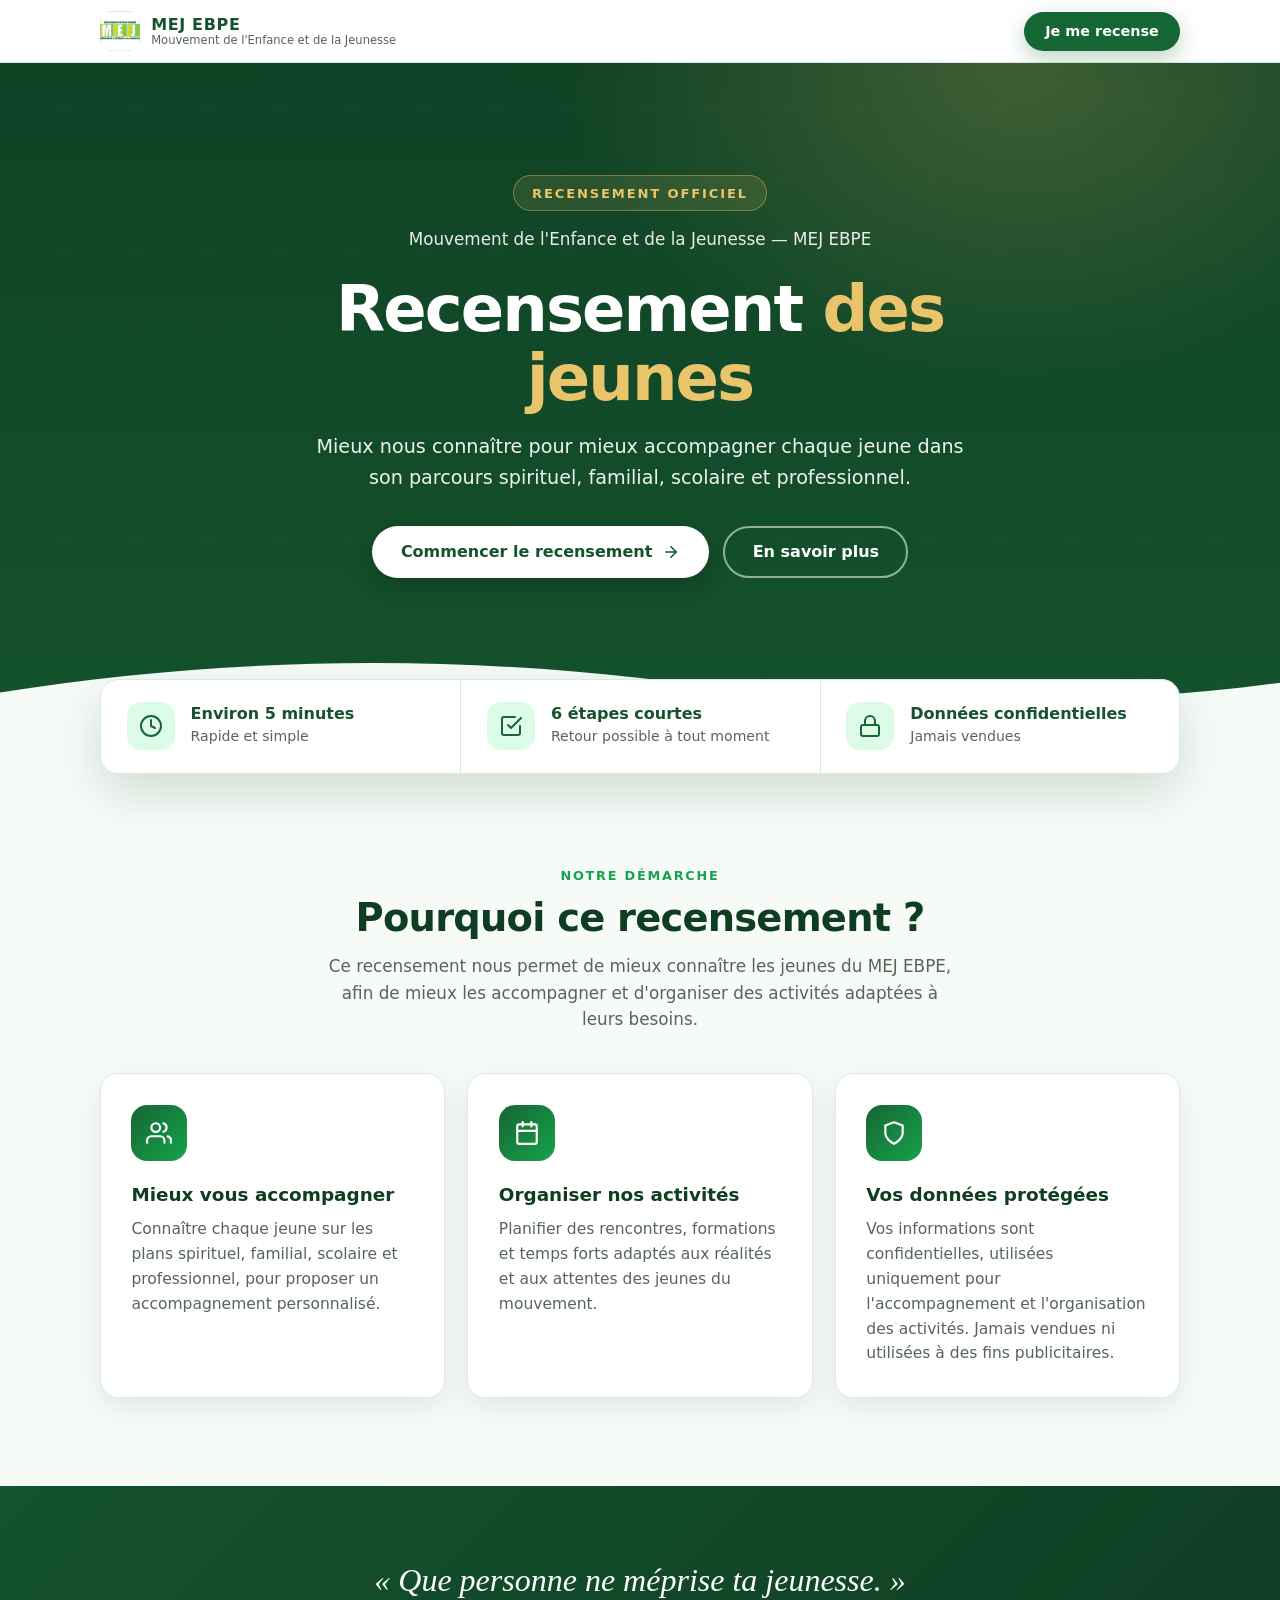
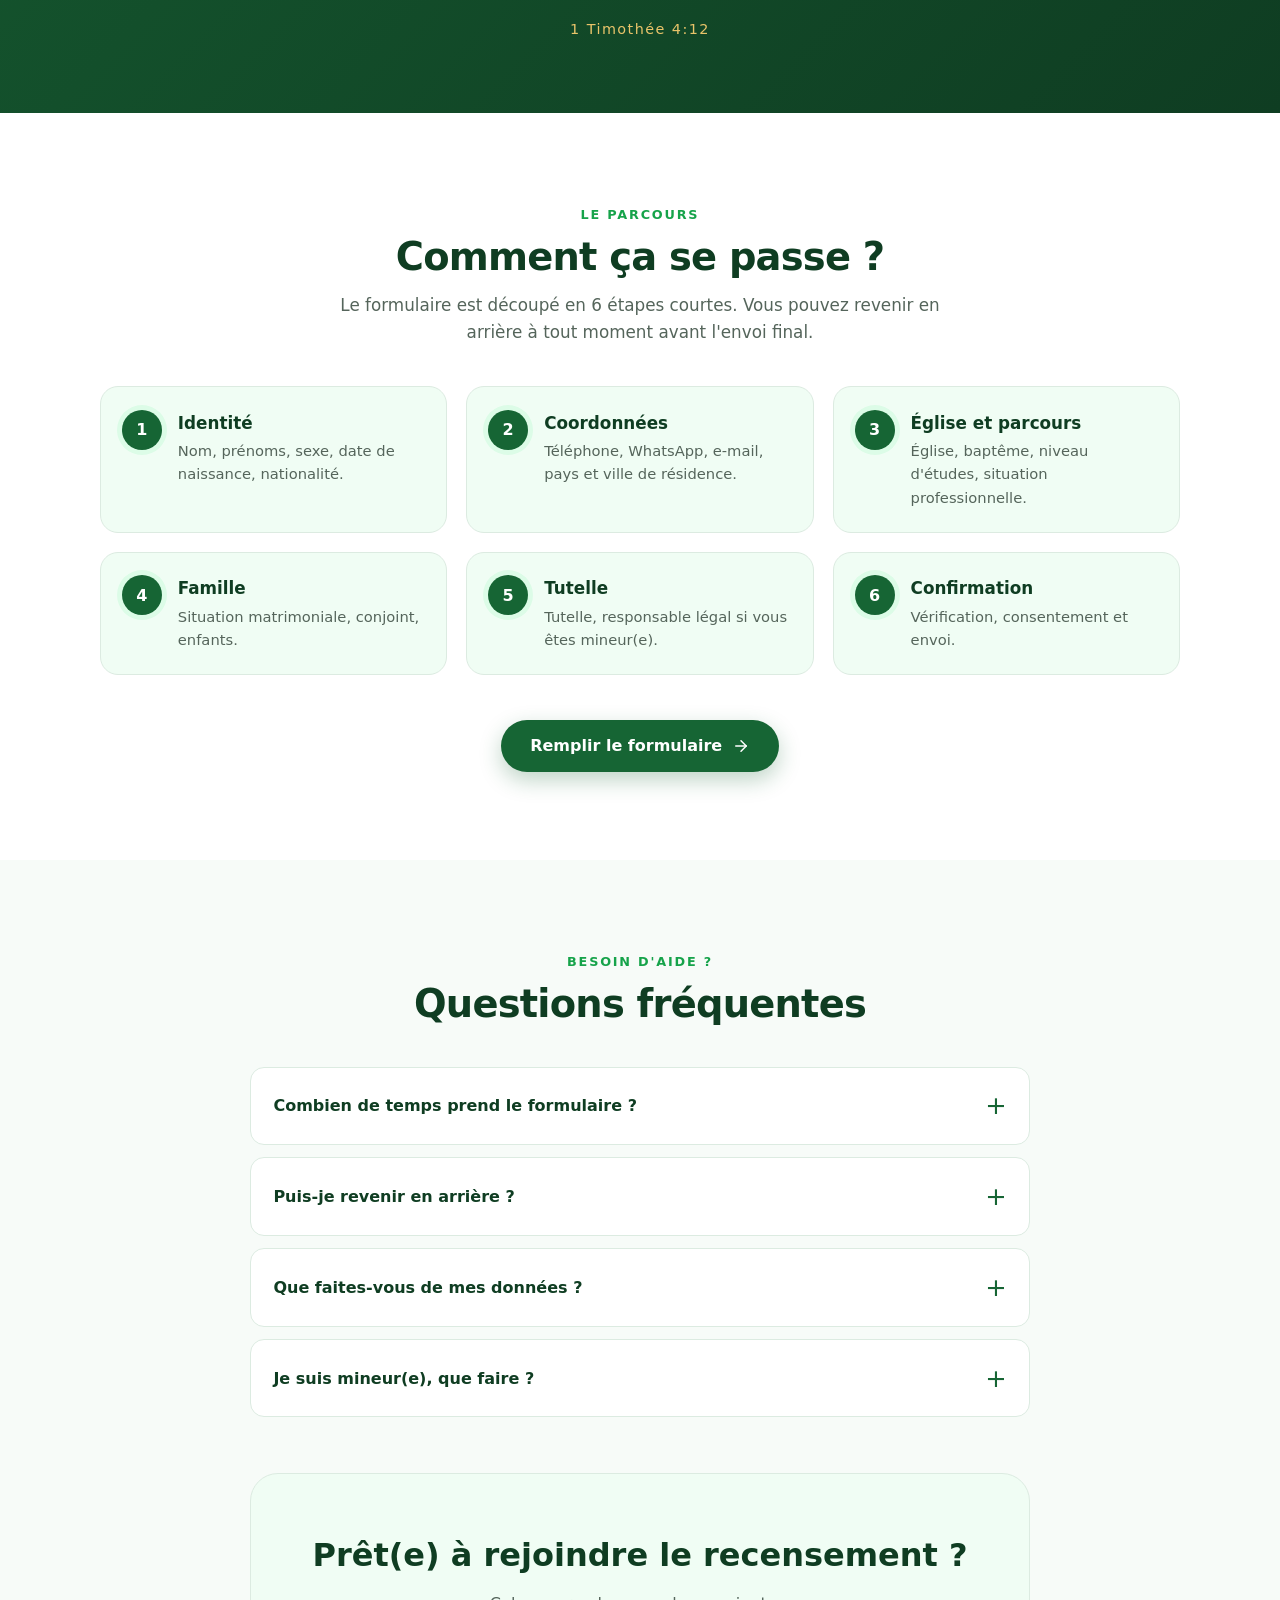
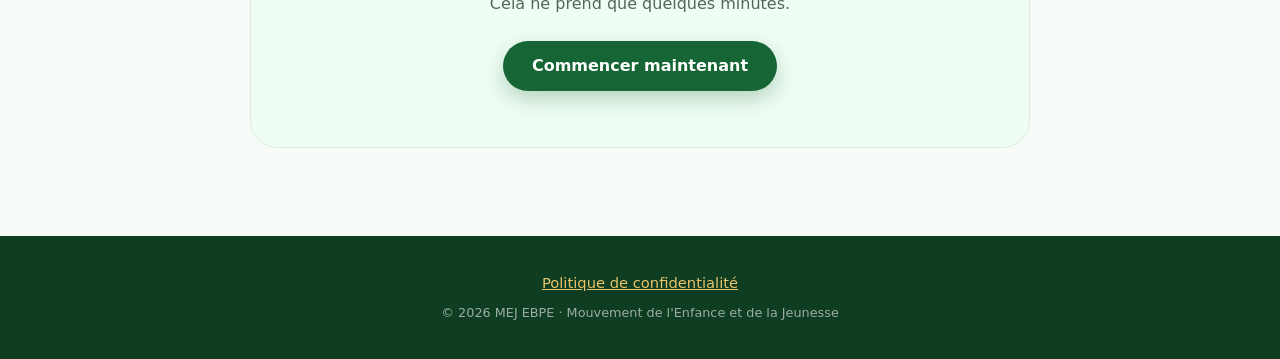
==== commit e09efa56: "Ajout page d'accueil MEJ EBPE + mise à jour des libellés" ====
--- a/index.html
+++ b/index.html
@@ -3,572 +3,448 @@
 <head>
   <meta charset="utf-8">
   <meta name="viewport" content="width=device-width, initial-scale=1">
-  <title>Formulaire de recensement des jeunes</title>
-  <meta name="description" content="Recensement des jeunes du mouvement : mieux nous connaître pour mieux accompagner chaque jeune.">
-  <meta name="theme-color" content="#1E3A8A">
-  <meta name="referrer" content="no-referrer">
-  <link rel="icon" href="assets/img/favicon.svg" type="image/svg+xml">
-  <link rel="preload" href="assets/fonts/inter-latin-400.woff2" as="font" type="font/woff2" crossorigin>
-  <link rel="preload" href="assets/fonts/inter-latin-600.woff2" as="font" type="font/woff2" crossorigin>
-  <link rel="stylesheet" href="assets/css/base.css">
-  <link rel="stylesheet" href="assets/css/form.css">
-  <script src="https://challenges.cloudflare.com/turnstile/v0/api.js?render=explicit" async defer></script>
-  <script type="module" src="assets/js/form/form.js"></script>
+  <title>Recensement des jeunes — MEJ EBPE</title>
+  <meta name="description" content="Recensement des jeunes du MEJ EBPE : mieux nous connaître pour mieux accompagner chaque jeune dans son parcours spirituel, familial, scolaire et professionnel.">
+  <meta name="theme-color" content="#166534">
+  <link rel="icon" href="logo_cimej.jpg" type="image/svg+xml">
+
+  <style>
+    /* =========================================================
+       PAGE D'ACCUEIL — MEJ EBPE (vert & blanc)
+       Fichier autonome : aucune autre feuille CSS requise.
+       Photo du hero (optionnelle) : assets/img/hero.jpg
+       ========================================================= */
+
+    :root {
+      --g900: #0F3D22;
+      --g800: #14532D;
+      --g700: #166534;
+      --g600: #16A34A;
+      --g200: #BBF7D0;
+      --g100: #DCFCE7;
+      --g50:  #F0FDF4;
+      --gold: #E9C46A;
+      --bg:   #F7FBF8;
+      --text: #14231A;
+      --muted:#55655B;
+      --line: #DCEBE1;
+      --radius: 18px;
+      --shadow: 0 10px 30px rgba(20, 83, 45, 0.10);
+      --font: "Inter", system-ui, -apple-system, "Segoe UI", Roboto, Arial, sans-serif;
+    }
+
+    *, *::before, *::after { box-sizing: border-box; }
+    html { scroll-behavior: smooth; }
+    body {
+      margin: 0;
+      font-family: var(--font);
+      color: var(--text);
+      background: var(--bg);
+      line-height: 1.6;
+      -webkit-font-smoothing: antialiased;
+    }
+    img, svg { max-width: 100%; }
+    a { color: var(--g700); }
+    h1, h2, h3, p { margin: 0; }
+
+    .ico {
+      width: 24px; height: 24px; flex-shrink: 0;
+      fill: none; stroke: currentColor; stroke-width: 2;
+      stroke-linecap: round; stroke-linejoin: round;
+    }
+    .container { width: min(1080px, 100% - 2.5rem); margin-inline: auto; }
+
+    /* ---------- Boutons ---------- */
+    .btn {
+      display: inline-flex; align-items: center; justify-content: center; gap: .6rem;
+      padding: .95rem 1.7rem;
+      border-radius: 999px;
+      font: 600 1rem/1 var(--font);
+      text-decoration: none;
+      border: 2px solid transparent;
+      cursor: pointer;
+      transition: transform .2s ease, box-shadow .2s ease, background .2s ease;
+    }
+    .btn:hover { transform: translateY(-2px); }
+    .btn--white { background: #fff; color: var(--g800); box-shadow: 0 8px 24px rgba(0,0,0,.22); }
+    .btn--white:hover { background: var(--g50); }
+    .btn--outline { color: #fff; border-color: rgba(255,255,255,.55); }
+    .btn--outline:hover { background: rgba(255,255,255,.12); }
+    .btn--green { background: var(--g700); color: #fff; box-shadow: 0 8px 22px rgba(22,101,52,.28); }
+    .btn--green:hover { background: var(--g800); }
+    .btn--sm { padding: .65rem 1.2rem; font-size: .9rem; }
+    :focus-visible { outline: 3px solid var(--gold); outline-offset: 3px; }
+
+    /* ---------- Barre de navigation ---------- */
+    .nav {
+      position: sticky; top: 0; z-index: 50;
+      background: rgba(255,255,255,.92);
+      backdrop-filter: blur(10px);
+      border-bottom: 1px solid var(--line);
+    }
+    .nav__inner {
+      display: flex; align-items: center; justify-content: space-between;
+      gap: 1rem; padding: .7rem 0;
+    }
+    .brand { display: flex; align-items: center; gap: .7rem; text-decoration: none; color: var(--g800); }
+    .brand img { width: 40px; height: 40px; border-radius: 10px; }
+    .brand__name { font-weight: 700; letter-spacing: .04em; line-height: 1.1; }
+    .brand__name small { display: block; font-weight: 400; font-size: .72rem; letter-spacing: 0; color: var(--muted); }
+
+    /* ---------- Hero ---------- */
+    .hero {
+      position: relative;
+      color: #fff;
+      text-align: center;
+      padding: clamp(4rem, 9vw, 7rem) 0 clamp(7rem, 12vw, 9.5rem);
+      background-color: var(--g800);
+      background-image:
+        radial-gradient(60% 80% at 80% 0%, rgba(233,196,106,.22), transparent 60%),
+        linear-gradient(180deg, rgba(15,61,34,.78) 0%, rgba(20,83,45,.92) 100%),
+        url("assets/img/hero.jpg"),
+        url("data:image/svg+xml,%3Csvg xmlns='http://www.w3.org/2000/svg' width='72' height='72'%3E%3Cpath d='M36 26v20M26 36h20' stroke='white' stroke-opacity='.07' stroke-width='2.5' stroke-linecap='round'/%3E%3C/svg%3E");
+      background-size: auto, auto, cover, 72px 72px;
+      background-position: center, center, center, center;
+    }
+    .hero__wave {
+      position: absolute; left: 0; right: 0; bottom: -1px;
+      width: 100%; height: clamp(40px, 6vw, 80px); display: block;
+    }
+    .hero__inner { max-width: 760px; margin-inline: auto; }
+    .eyebrow {
+      display: inline-flex; align-items: center; gap: .5rem;
+      padding: .4rem 1.1rem;
+      border-radius: 999px;
+      font-size: .82rem; font-weight: 600; letter-spacing: .14em; text-transform: uppercase;
+      color: var(--gold);
+      background: rgba(233,196,106,.12);
+      border: 1px solid rgba(233,196,106,.4);
+    }
+    .hero__org { margin: .9rem 0 1.4rem; opacity: .9; font-size: 1.05rem; }
+    .hero__title {
+      font-size: clamp(2.2rem, 6.5vw, 4rem);
+      font-weight: 700; letter-spacing: -.03em; line-height: 1.08;
+      margin-bottom: 1.2rem;
+    }
+    .hero__title em { font-style: normal; color: var(--gold); }
+    .hero__subtitle {
+      font-size: clamp(1.02rem, 2.2vw, 1.2rem);
+      max-width: 56ch; margin: 0 auto 2rem; opacity: .93;
+    }
+    .hero__actions { display: flex; flex-wrap: wrap; justify-content: center; gap: .9rem; }
+
+    /* ---------- Carte infos (chevauche le hero) ---------- */
+    .quick {
+      position: relative; z-index: 2;
+      margin-top: -3.2rem;
+      display: grid; grid-template-columns: repeat(3, 1fr);
+      background: #fff;
+      border-radius: var(--radius);
+      box-shadow: 0 18px 50px rgba(20,83,45,.18);
+      border: 1px solid var(--line);
+    }
+    .quick__item { display: flex; align-items: center; gap: 1rem; padding: 1.4rem 1.6rem; }
+    .quick__item + .quick__item { border-left: 1px solid var(--line); }
+    .quick__ico {
+      display: grid; place-items: center;
+      width: 48px; height: 48px; border-radius: 14px;
+      background: var(--g100); color: var(--g700);
+    }
+    .quick__item strong { display: block; color: var(--g800); line-height: 1.2; }
+    .quick__item span { font-size: .88rem; color: var(--muted); }
+
+    /* ---------- Sections ---------- */
+    .section { padding: clamp(3.5rem, 7vw, 5.5rem) 0; }
+    .section--white { background: #fff; }
+    .section__head { max-width: 640px; margin-bottom: 2.5rem; }
+    .section__head--center { margin-inline: auto; text-align: center; }
+    .kicker {
+      display: inline-block; margin-bottom: .6rem;
+      font-size: .8rem; font-weight: 700; letter-spacing: .14em; text-transform: uppercase;
+      color: var(--g600);
+    }
+    .section__title {
+      font-size: clamp(1.7rem, 4vw, 2.4rem);
+      letter-spacing: -.02em; line-height: 1.15; color: var(--g900);
+      margin-bottom: .8rem;
+    }
+    .section__intro { color: var(--muted); font-size: 1.05rem; }
+
+    /* ---------- Cartes ---------- */
+    .cards { display: grid; grid-template-columns: repeat(auto-fit, minmax(270px, 1fr)); gap: 1.4rem; }
+    .card {
+      background: #fff;
+      border: 1px solid var(--line);
+      border-radius: var(--radius);
+      padding: 1.9rem;
+      box-shadow: var(--shadow);
+      transition: transform .25s ease, box-shadow .25s ease;
+    }
+    .card:hover { transform: translateY(-4px); box-shadow: 0 18px 40px rgba(20,83,45,.16); }
+    .card__ico {
+      display: grid; place-items: center;
+      width: 56px; height: 56px; border-radius: 16px;
+      background: linear-gradient(135deg, var(--g700), var(--g600));
+      color: #fff; margin-bottom: 1.2rem;
+    }
+    .card__ico .ico { width: 26px; height: 26px; }
+    .card__title { font-size: 1.15rem; color: var(--g900); margin-bottom: .5rem; }
+    .card__text { color: var(--muted); font-size: .97rem; }
+
+    /* ---------- Étapes ---------- */
+    .steps {
+      list-style: none; margin: 0 0 2.8rem; padding: 0;
+      display: grid; grid-template-columns: repeat(auto-fit, minmax(290px, 1fr)); gap: 1.2rem;
+      counter-reset: step;
+    }
+    .step {
+      position: relative;
+      display: flex; gap: 1rem; align-items: flex-start;
+      padding: 1.4rem 1.4rem 1.4rem 1.3rem;
+      background: var(--g50);
+      border: 1px solid var(--line);
+      border-radius: var(--radius);
+    }
+    .step::before {
+      counter-increment: step; content: counter(step);
+      display: grid; place-items: center; flex-shrink: 0;
+      width: 2.5rem; height: 2.5rem; border-radius: 50%;
+      background: var(--g700); color: #fff; font-weight: 700;
+      box-shadow: 0 0 0 5px var(--g100);
+    }
+    .step h3 { font-size: 1.05rem; color: var(--g900); margin-bottom: .15rem; }
+    .step p { font-size: .92rem; color: var(--muted); }
+    .center { text-align: center; }
+
+    /* ---------- Verset ---------- */
+    .verse {
+      background: linear-gradient(135deg, var(--g800), var(--g900));
+      color: #fff; text-align: center;
+      padding: clamp(3rem, 6vw, 4.5rem) 0;
+    }
+    .verse blockquote { margin: 0 auto; max-width: 700px; }
+    .verse p {
+      font-family: Georgia, "Times New Roman", serif;
+      font-style: italic;
+      font-size: clamp(1.4rem, 3.5vw, 2rem); line-height: 1.4;
+    }
+    .verse cite {
+      display: block; margin-top: 1rem;
+      font-style: normal; font-size: .9rem; letter-spacing: .1em; color: var(--gold);
+    }
+
+    /* ---------- FAQ ---------- */
+    .faq { max-width: 780px; margin-inline: auto; display: grid; gap: .8rem; }
+    .faq details {
+      background: #fff; border: 1px solid var(--line); border-radius: 14px;
+      padding: 1.1rem 1.4rem; transition: border-color .2s ease;
+    }
+    .faq details[open] { border-color: var(--g600); background: var(--g50); }
+    .faq summary {
+      cursor: pointer; list-style: none; font-weight: 600; color: var(--g900);
+      display: flex; justify-content: space-between; align-items: center; gap: 1rem;
+    }
+    .faq summary::-webkit-details-marker { display: none; }
+    .faq summary::after { content: "+"; font-size: 1.6rem; font-weight: 400; color: var(--g700); transition: transform .2s ease; }
+    .faq details[open] summary::after { transform: rotate(45deg); }
+    .faq details p { margin-top: .8rem; padding-top: .8rem; border-top: 1px solid var(--line); color: var(--muted); font-size: .96rem; }
+
+    /* ---------- Appel final ---------- */
+    .final {
+      text-align: center;
+      background: var(--g50);
+      border: 1px solid var(--line);
+      border-radius: 28px;
+      padding: clamp(2.2rem, 5vw, 3.5rem) 1.5rem;
+      margin-top: 3.5rem;
+    }
+    .final h2 { font-size: clamp(1.5rem, 3.5vw, 2rem); color: var(--g900); margin-bottom: .6rem; }
+    .final p { color: var(--muted); margin-bottom: 1.5rem; }
+
+    /* ---------- Pied de page ---------- */
+    .footer { background: var(--g900); color: rgba(255,255,255,.82); text-align: center; padding: 2.2rem 1rem; font-size: .92rem; }
+    .footer a { color: var(--gold); }
+    .footer__copy { margin-top: .5rem; font-size: .8rem; opacity: .7; }
+
+    /* ---------- Mobile ---------- */
+    @media (max-width: 760px) {
+      .quick { grid-template-columns: 1fr; margin-top: -2.5rem; }
+      .quick__item + .quick__item { border-left: 0; border-top: 1px solid var(--line); }
+      .hero__actions .btn { width: 100%; }
+      .brand__name small { display: none; }
+    }
+    @media (prefers-reduced-motion: reduce) {
+      * { transition: none !important; scroll-behavior: auto !important; }
+    }
+  </style>
 </head>
-<body class="page-form">
-  <a class="skip-link" href="#contenu">Aller au formulaire</a>
-
-  <header class="form-header">
-    <div class="form-header__inner">
-      <img class="form-header__logo" src="assets/img/logo.svg" alt="" width="56" height="56">
-      <div>
-        <h1 class="form-header__title">Formulaire de recensement des jeunes</h1>
-        <p class="form-header__subtitle">« Mieux nous connaître pour mieux accompagner chaque jeune dans son parcours spirituel, familial, scolaire et professionnel. »</p>
-      </div>
+<body>
+
+  <!-- Navigation -->
+  <nav class="nav" aria-label="Navigation principale">
+    <div class="container nav__inner">
+      <a class="brand" href="index.html">
+        <img src="logo_cimej.jpg" alt="Logo MEJ EBPE" width="40" height="40">
+        <span class="brand__name">MEJ EBPE<small>Mouvement de l'Enfance et de la Jeunesse</small></span>
+      </a>
+      <a class="btn btn--green btn--sm" href="formulaire.html">Je me recense</a>
     </div>
+  </nav>
+
+  <!-- Hero -->
+  <header class="hero">
+    <div class="container hero__inner">
+      <span class="eyebrow">Recensement officiel</span>
+      <p class="hero__org">Mouvement de l'Enfance et de la Jeunesse — MEJ EBPE</p>
+      <h1 class="hero__title">Recensement <em>des jeunes</em></h1>
+      <p class="hero__subtitle">
+        Mieux nous connaître pour mieux accompagner chaque jeune
+        dans son parcours spirituel, familial, scolaire et professionnel.
+      </p>
+      <div class="hero__actions">
+        <a class="btn btn--white" href="formulaire.html">
+          Commencer le recensement
+          <svg class="ico" viewBox="0 0 24 24" aria-hidden="true" style="width:18px;height:18px"><line x1="5" y1="12" x2="19" y2="12"/><polyline points="12 5 19 12 12 19"/></svg>
+        </a>
+        <a class="btn btn--outline" href="#infos">En savoir plus</a>
+      </div>
+    </div>
+    <svg class="hero__wave" viewBox="0 0 1440 80" preserveAspectRatio="none" aria-hidden="true">
+      <path d="M0 80V40C240 5 480 0 720 25s480 35 720 5v50z" fill="#F7FBF8"/>
+    </svg>
   </header>
 
-  <main id="contenu" class="form-main" tabindex="-1">
-    <noscript>
-      <div class="alert alert--error">
-        Ce formulaire a besoin de JavaScript pour fonctionner. Activez-le dans votre navigateur, puis rechargez la page.
-      </div>
-    </noscript>
-
-    <div class="progress-block">
-      <div class="progress-block__top">
-        <p class="progress-block__label" id="progress-label" aria-live="polite">Étape 1 sur 6 : Identité</p>
-        <p class="progress-block__time">Environ 5 minutes</p>
-      </div>
-      <progress id="progress" class="progress" max="6" value="1" aria-labelledby="progress-label">Étape 1 sur 6</progress>
-      <ol class="steps-nav" id="steps-nav" aria-label="Étapes du formulaire">
-        <li class="steps-nav__item is-current" data-step-nav="1" aria-current="step">Identité</li>
-        <li class="steps-nav__item" data-step-nav="2">Coordonnées</li>
-        <li class="steps-nav__item" data-step-nav="3">Église et parcours</li>
-        <li class="steps-nav__item" data-step-nav="4">Famille</li>
-        <li class="steps-nav__item" data-step-nav="5">Tutelle</li>
-        <li class="steps-nav__item" data-step-nav="6">Confirmation</li>
-      </ol>
+  <main>
+    <!-- Infos rapides -->
+    <div class="container">
+      <div class="quick">
+        <div class="quick__item">
+          <div class="quick__ico"><svg class="ico" viewBox="0 0 24 24" aria-hidden="true"><circle cx="12" cy="12" r="10"/><polyline points="12 6 12 12 16 14"/></svg></div>
+          <div><strong>Environ 5 minutes</strong><span>Rapide et simple</span></div>
+        </div>
+        <div class="quick__item">
+          <div class="quick__ico"><svg class="ico" viewBox="0 0 24 24" aria-hidden="true"><path d="M9 11l3 3L22 4"/><path d="M21 12v7a2 2 0 0 1-2 2H5a2 2 0 0 1-2-2V5a2 2 0 0 1 2-2h11"/></svg></div>
+          <div><strong>6 étapes courtes</strong><span>Retour possible à tout moment</span></div>
+        </div>
+        <div class="quick__item">
+          <div class="quick__ico"><svg class="ico" viewBox="0 0 24 24" aria-hidden="true"><rect x="3" y="11" width="18" height="11" rx="2"/><path d="M7 11V7a5 5 0 0 1 10 0v4"/></svg></div>
+          <div><strong>Données confidentielles</strong><span>Jamais vendues</span></div>
+        </div>
+      </div>
     </div>
 
-    <form id="form-recensement" class="form-card" novalidate autocomplete="on">
-      <p class="form-card__legend-req">Les champs marqués d'un astérisque (<span class="req" aria-hidden="true">*</span>) sont obligatoires.</p>
-
-      <div id="error-summary" class="error-summary" role="alert" tabindex="-1" hidden>
-        <h2 class="error-summary__title">Corrigez les points suivants pour continuer</h2>
-        <ul class="error-summary__list" id="error-summary-list"></ul>
-      </div>
-
-      <!-- Champ piège anti-robot : invisible pour les humains -->
-      <div class="hp" aria-hidden="true">
-        <label for="site_web">Ne pas remplir ce champ</label>
-        <input type="text" id="site_web" name="site_web" tabindex="-1" autocomplete="off">
-      </div>
-      <input type="hidden" id="submission_id" name="submission_id">
-
-      <!-- ═══════════════ ÉTAPE 1 : IDENTITÉ ═══════════════ -->
-      <section class="step" data-step="1" aria-labelledby="step1-title">
-        <h2 class="step__title" id="step1-title" tabindex="-1">Identité</h2>
-
-        <div class="grid grid--2">
-          <div class="field">
-            <label for="nom">Nom <span class="req" aria-hidden="true">*</span></label>
-            <input id="nom" name="nom" type="text" autocomplete="family-name" maxlength="100" required>
-          </div>
-          <div class="field">
-            <label for="prenoms">Prénoms <span class="req" aria-hidden="true">*</span></label>
-            <input id="prenoms" name="prenoms" type="text" autocomplete="given-name" maxlength="150" required>
-          </div>
-        </div>
-
-        <fieldset class="field field--choices" id="fs-sexe">
-          <legend>Sexe <span class="req" aria-hidden="true">*</span></legend>
-          <div class="choices">
-            <label class="choice"><input type="radio" name="sexe" value="M" required><span>Masculin</span></label>
-            <label class="choice"><input type="radio" name="sexe" value="F"><span>Féminin</span></label>
-          </div>
-        </fieldset>
-
-        <div class="grid grid--2">
-          <div class="field">
-            <label for="date_naissance">Date de naissance <span class="req" aria-hidden="true">*</span></label>
-            <input id="date_naissance" name="date_naissance" type="date" autocomplete="bday" required aria-describedby="hint-date_naissance">
-            <p class="hint" id="hint-date_naissance">Format jour/mois/année.</p>
-          </div>
-          <div class="field">
-            <label for="nationalite">Nationalité <span class="req" aria-hidden="true">*</span></label>
-            <select id="nationalite" name="nationalite" data-fill="nationalites" required>
-              <option value="">Choisissez</option>
-            </select>
-          </div>
-        </div>
-
-        <div class="alert alert--info" id="info-mineur" role="status" hidden>
-          Vous avez moins de 18 ans. À l'étape « Tutelle », nous vous demanderons les coordonnées d'un parent ou responsable légal et son accord.
-        </div>
-      </section>
-
-      <!-- ═══════════════ ÉTAPE 2 : COORDONNÉES ═══════════════ -->
-      <section class="step" data-step="2" aria-labelledby="step2-title" hidden>
-        <h2 class="step__title" id="step2-title" tabindex="-1">Coordonnées</h2>
-
-        <div class="field">
-          <label for="telephone">Téléphone principal <span class="req" aria-hidden="true">*</span></label>
-          <div class="phone">
-            <select id="telephone_indicatif" name="telephone_indicatif" data-fill="indicatifs" aria-label="Indicatif du téléphone principal" required></select>
-            <input id="telephone" name="telephone" type="tel" inputmode="tel" autocomplete="tel-national" maxlength="20" required aria-describedby="hint-telephone">
-          </div>
-          <p class="hint" id="hint-telephone">Sans l'indicatif. Exemple : 07 08 09 10 11</p>
-        </div>
-
-        <div class="field">
-          <label class="checkbox">
-            <input type="checkbox" id="whatsapp_identique" name="whatsapp_identique" checked>
-            <span>Mon numéro WhatsApp est le même que mon téléphone principal</span>
-          </label>
-        </div>
-
-        <div class="field" id="bloc-whatsapp" hidden>
-          <label for="whatsapp">Téléphone WhatsApp <span class="req" aria-hidden="true">*</span></label>
-          <div class="phone">
-            <select id="whatsapp_indicatif" name="whatsapp_indicatif" data-fill="indicatifs" aria-label="Indicatif du numéro WhatsApp"></select>
-            <input id="whatsapp" name="whatsapp" type="tel" inputmode="tel" maxlength="20">
-          </div>
-        </div>
-
-        <div class="field">
-          <label for="email">Adresse e-mail <span class="optional">(facultatif)</span></label>
-          <input id="email" name="email" type="email" autocomplete="email" maxlength="254" inputmode="email">
-        </div>
-
-        <div class="grid grid--2">
-          <div class="field">
-            <label for="pays_residence">Pays de résidence <span class="req" aria-hidden="true">*</span></label>
-            <select id="pays_residence" name="pays_residence" data-fill="pays" autocomplete="country" required>
-              <option value="">Choisissez</option>
-            </select>
-          </div>
-          <div class="field">
-            <label for="ville_residence">Ville de résidence <span class="req" aria-hidden="true">*</span></label>
-            <input id="ville_residence" name="ville_residence" type="text" autocomplete="address-level2" maxlength="100" required list="liste-villes">
-            <datalist id="liste-villes">
-              <option value="Abidjan"></option>
-              <option value="Bouaké"></option>
-              <option value="Daloa"></option>
-              <option value="Yamoussoukro"></option>
-              <option value="San-Pédro"></option>
-              <option value="Korhogo"></option>
-              <option value="Man"></option>
-              <option value="Gagnoa"></option>
-              <option value="Divo"></option>
-              <option value="Abengourou"></option>
-            </datalist>
-          </div>
-        </div>
-      </section>
-
-      <!-- ═══════════════ ÉTAPE 3 : ÉGLISE ET PARCOURS ═══════════════ -->
-      <!-- <section class="step" data-step="3" aria-labelledby="step3-title" hidden>
-        <h2 class="step__title" id="step3-title" tabindex="-1">Église et parcours</h2>
-
-        <div class="grid grid--2">
-          <div class="field">
-            <label for="eglise">Église fréquentée <span class="req" aria-hidden="true">*</span></label>
-            <input id="eglise" name="eglise" type="text" maxlength="150" required aria-describedby="hint-eglise">
-            <p class="hint" id="hint-eglise">Nom complet de l'église et quartier ou ville.</p>
-          </div>
-          <div class="field">
-            <label for="communaute">Communauté ou groupe de jeunes <span class="optional">(facultatif)</span></label>
-            <input id="communaute" name="communaute" type="text" maxlength="150">
-          </div>
-        </div>
-
-        <div class="field">
-          <label for="fonction_mouvement">Fonction dans le mouvement <span class="optional">(facultatif)</span></label>
-          <input id="fonction_mouvement" name="fonction_mouvement" type="text" maxlength="100" list="liste-fonctions" aria-describedby="hint-fonction">
-          <datalist id="liste-fonctions">
-            <option value="Membre"></option>
-            <option value="Responsable de groupe"></option>
-            <option value="Responsable adjoint"></option>
-            <option value="Secrétaire"></option>
-            <option value="Trésorier"></option>
-            <option value="Chargé de la louange"></option>
-            <option value="Chargé de l'évangélisation"></option>
-            <option value="Chargé de la communication"></option>
-          </datalist>
-          <p class="hint" id="hint-fonction">Laissez vide si vous n'avez pas de fonction particulière.</p>
-        </div>
-
-        <div class="field">
-          <label for="niveau_etudes">Niveau d'études <span class="req" aria-hidden="true">*</span></label>
-          <select id="niveau_etudes" name="niveau_etudes" required>
-            <option value="">Choisissez</option>
-            <option value="aucun">Aucun</option>
-            <option value="primaire">Primaire</option>
-            <option value="college">Collège (1er cycle)</option>
-            <option value="lycee">Lycée (2nd cycle)</option>
-            <option value="bac">Baccalauréat</option>
-            <option value="bac_2">BAC +2 (BTS, DUT…)</option>
-            <option value="licence">Licence (BAC +3)</option>
-            <option value="master">Master (BAC +5)</option>
-            <option value="doctorat">Doctorat</option>
-            <option value="formation_pro">Formation professionnelle</option>
-            <option value="autre">Autre</option>
-          </select>
-        </div>
-
-        <fieldset class="field field--choices" id="fs-situation_professionnelle">
-          <legend>Situation professionnelle <span class="req" aria-hidden="true">*</span></legend>
-          <div class="choices choices--grid">
-            <label class="choice"><input type="radio" name="situation_professionnelle" value="eleve" required><span>Élève</span></label>
-            <label class="choice"><input type="radio" name="situation_professionnelle" value="etudiant"><span>Étudiant(e)</span></label>
-            <label class="choice"><input type="radio" name="situation_professionnelle" value="salarie"><span>Salarié(e)</span></label>
-            <label class="choice"><input type="radio" name="situation_professionnelle" value="entrepreneur"><span>Entrepreneur(e)</span></label>
-            <label class="choice"><input type="radio" name="situation_professionnelle" value="sans_emploi"><span>Sans emploi</span></label>
-            <label class="choice"><input type="radio" name="situation_professionnelle" value="autre"><span>Autre</span></label>
-          </div>
-        </fieldset>
-
-        <div class="field" id="bloc-situation-autre" hidden>
-          <label for="situation_professionnelle_autre">Précisez votre situation <span class="req" aria-hidden="true">*</span></label>
-          <input id="situation_professionnelle_autre" name="situation_professionnelle_autre" type="text" maxlength="100">
-        </div>
-
-        <div class="field">
-          <label for="profession">Profession <span class="optional" id="profession-mention">(facultatif)</span></label>
-          <input id="profession" name="profession" type="text" maxlength="100" autocomplete="organization-title" aria-describedby="hint-profession">
-          <p class="hint" id="hint-profession">Votre métier, ou le métier visé si vous êtes en formation.</p>
-        </div>
-      </section> -->
-
-
-
-      <!-- ═══════════════ ÉTAPE 3 : ÉGLISE ET PARCOURS ═══════════════ -->
-<section class="step" data-step="3" aria-labelledby="step3-title" hidden>
-  <h2 class="step__title" id="step3-title" tabindex="-1">Église et parcours</h2>
-
-  <div class="grid grid--2">
-    <div class="field">
-      <label for="eglise">À quelle église appartenez-vous ? <span class="req" aria-hidden="true">*</span></label>
-      <select id="eglise" name="eglise" data-fill="eglises" required aria-describedby="hint-eglise">
-        <option value="">Choisissez une église</option>
-      </select>
-      <p class="hint" id="hint-eglise">Sélectionnez votre église d'appartenance.</p>
-    </div>
-    <div class="field">
-      <label for="communaute">Communauté ou groupe de jeunes <span class="optional">(facultatif)</span></label>
-      <input id="communaute" name="communaute" type="text" maxlength="150">
-    </div>
-  </div>
-
-  <!-- Précision si "Autres" -->
-  <div class="field" id="bloc-eglise-autre" hidden>
-    <label for="eglise_autre">Précisez votre église <span class="req" aria-hidden="true">*</span></label>
-    <input id="eglise_autre" name="eglise_autre" type="text" maxlength="150">
-  </div>
-
-  <div class="field">
-    <label for="fonction_mouvement">Fonction dans le mouvement <span class="optional">(facultatif)</span></label>
-    <input id="fonction_mouvement" name="fonction_mouvement" type="text" maxlength="100" list="liste-fonctions" aria-describedby="hint-fonction">
-    <datalist id="liste-fonctions">
-      <option value="Membre"></option>
-      <option value="Responsable de groupe"></option>
-      <option value="Responsable adjoint"></option>
-      <option value="Secrétaire"></option>
-      <option value="Trésorier"></option>
-      <option value="Chargé de la louange"></option>
-      <option value="Chargé de l'évangélisation"></option>
-      <option value="Chargé de la communication"></option>
-    </datalist>
-    <p class="hint" id="hint-fonction">Laissez vide si vous n'avez pas de fonction particulière.</p>
-  </div>
-
-  <!-- Baptême -->
-  <fieldset class="field field--choices" id="fs-baptise">
-    <legend>Êtes-vous baptisé(e) ? <span class="req" aria-hidden="true">*</span></legend>
-    <div class="choices">
-      <label class="choice"><input type="radio" name="baptise" value="oui" required><span>Oui</span></label>
-      <label class="choice"><input type="radio" name="baptise" value="non"><span>Non</span></label>
-      <label class="choice"><input type="radio" name="baptise" value="en_preparation"><span>En préparation</span></label>
-      <label class="choice"><input type="radio" name="baptise" value="non_precise"><span>Je préfère ne pas répondre</span></label>
-    </div>
-  </fieldset>
-
-  <!-- Date de baptême (si baptisé) -->
-  <div class="field" id="bloc-date-bapteme" hidden>
-    <label for="date_bapteme">Date de votre baptême <span class="optional">(facultatif)</span></label>
-    <input id="date_bapteme" name="date_bapteme" type="date">
-    <p class="hint">Laissez vide si vous ne vous en souvenez plus.</p>
-  </div>
-
-  <!-- Date d'arrivée dans le mouvement -->
-  <div class="field">
-    <label for="date_arrivee">Date d'arrivée dans le mouvement <span class="optional">(facultatif)</span></label>
-    <input id="date_arrivee" name="date_arrivee" type="date" aria-describedby="hint-date-arrivee">
-    <p class="hint" id="hint-date-arrivee">Même approximative, indiquez l'année de votre première venue si vous ne connaissez pas la date exacte.</p>
-  </div>
-
-  <div class="field">
-    <label for="niveau_etudes">Niveau d'études <span class="req" aria-hidden="true">*</span></label>
-    <select id="niveau_etudes" name="niveau_etudes" required>
-      <option value="">Choisissez</option>
-      <option value="aucun">Aucun</option>
-      <option value="primaire">Primaire</option>
-      <option value="college">Collège (1er cycle)</option>
-      <option value="lycee">Lycée (2nd cycle)</option>
-      <option value="bac">Baccalauréat</option>
-      <option value="bac_2">BAC +2 (BTS, DUT…)</option>
-      <option value="licence">Licence (BAC +3)</option>
-      <option value="master">Master (BAC +5)</option>
-      <option value="doctorat">Doctorat</option>
-      <option value="formation_pro">Formation professionnelle</option>
-      <option value="autre">Autre</option>
-    </select>
-  </div>
-
-  <fieldset class="field field--choices" id="fs-situation_professionnelle">
-    <legend>Situation professionnelle <span class="req" aria-hidden="true">*</span></legend>
-    <div class="choices choices--grid">
-      <label class="choice"><input type="radio" name="situation_professionnelle" value="eleve" required><span>Élève</span></label>
-      <label class="choice"><input type="radio" name="situation_professionnelle" value="etudiant"><span>Étudiant(e)</span></label>
-      <label class="choice"><input type="radio" name="situation_professionnelle" value="salarie"><span>Salarié(e)</span></label>
-      <label class="choice"><input type="radio" name="situation_professionnelle" value="entrepreneur"><span>Entrepreneur(e)</span></label>
-      <label class="choice"><input type="radio" name="situation_professionnelle" value="sans_emploi"><span>Sans emploi</span></label>
-      <label class="choice"><input type="radio" name="situation_professionnelle" value="autre"><span>Autre</span></label>
-    </div>
-  </fieldset>
-
-  <div class="field" id="bloc-situation-autre" hidden>
-    <label for="situation_professionnelle_autre">Précisez votre situation <span class="req" aria-hidden="true">*</span></label>
-    <input id="situation_professionnelle_autre" name="situation_professionnelle_autre" type="text" maxlength="100">
-  </div>
-
-  <div class="field">
-    <label for="profession">Profession <span class="optional" id="profession-mention">(facultatif)</span></label>
-    <input id="profession" name="profession" type="text" maxlength="100" autocomplete="organization-title" aria-describedby="hint-profession">
-    <p class="hint" id="hint-profession">Votre métier, ou le métier visé si vous êtes en formation.</p>
-  </div>
-</section>
-      <!-- ═══════════════ ÉTAPE 4 : FAMILLE ═══════════════ -->
-      <section class="step" data-step="4" aria-labelledby="step4-title" hidden>
-        <h2 class="step__title" id="step4-title" tabindex="-1">Famille</h2>
-
-        <fieldset class="field field--choices" id="fs-situation_matrimoniale">
-          <legend>Quelle est votre situation matrimoniale ? <span class="req" aria-hidden="true">*</span></legend>
-          <div class="choices choices--grid">
-            <label class="choice"><input type="radio" name="situation_matrimoniale" value="celibataire" required><span>Célibataire</span></label>
-            <label class="choice"><input type="radio" name="situation_matrimoniale" value="marie"><span>Marié(e)</span></label>
-            <label class="choice"><input type="radio" name="situation_matrimoniale" value="en_union"><span>En union</span></label>
-            <label class="choice"><input type="radio" name="situation_matrimoniale" value="divorce"><span>Divorcé(e)</span></label>
-            <label class="choice"><input type="radio" name="situation_matrimoniale" value="veuf"><span>Veuf / Veuve</span></label>
-            <label class="choice"><input type="radio" name="situation_matrimoniale" value="non_precise"><span>Je préfère ne pas répondre</span></label>
-          </div>
-        </fieldset>
-
-        <div class="subsection" id="bloc-conjoint" hidden>
-          <h3 class="subsection__title">Informations sur le conjoint</h3>
-
-          <div class="grid grid--2">
-            <div class="field">
-              <label for="conjoint_nom">Nom du conjoint <span class="req" aria-hidden="true">*</span></label>
-              <input id="conjoint_nom" name="conjoint_nom" type="text" maxlength="100">
-            </div>
-            <div class="field">
-              <label for="conjoint_prenoms">Prénoms du conjoint <span class="req" aria-hidden="true">*</span></label>
-              <input id="conjoint_prenoms" name="conjoint_prenoms" type="text" maxlength="150">
-            </div>
-          </div>
-
-          <div class="field">
-            <label for="conjoint_telephone">Téléphone du conjoint <span class="optional">(facultatif)</span></label>
-            <div class="phone">
-              <select id="conjoint_telephone_indicatif" name="conjoint_telephone_indicatif" data-fill="indicatifs" aria-label="Indicatif du téléphone du conjoint"></select>
-              <input id="conjoint_telephone" name="conjoint_telephone" type="tel" inputmode="tel" maxlength="20">
-            </div>
-          </div>
-
-          <fieldset class="field field--choices" id="fs-conjoint_membre">
-            <legend>Votre conjoint(e) appartient-il/elle à notre mouvement ? <span class="req" aria-hidden="true">*</span></legend>
-            <div class="choices">
-              <label class="choice"><input type="radio" name="conjoint_membre" value="oui"><span>Oui</span></label>
-              <label class="choice"><input type="radio" name="conjoint_membre" value="non"><span>Non</span></label>
-              <label class="choice"><input type="radio" name="conjoint_membre" value="non_precise"><span>Je préfère ne pas répondre</span></label>
-            </div>
-          </fieldset>
-
-          <div class="field" id="bloc-conjoint-eglise" hidden>
-            <label for="conjoint_eglise">Église ou communauté religieuse du conjoint <span class="req" aria-hidden="true">*</span></label>
-            <input id="conjoint_eglise" name="conjoint_eglise" type="text" maxlength="150">
-          </div>
-        </div>
-
-        <fieldset class="field field--choices" id="fs-a_enfants">
-          <legend>Avez-vous des enfants ? <span class="req" aria-hidden="true">*</span></legend>
-          <div class="choices">
-            <label class="choice"><input type="radio" name="a_enfants" value="oui" required><span>Oui</span></label>
-            <label class="choice"><input type="radio" name="a_enfants" value="non"><span>Non</span></label>
-            <label class="choice"><input type="radio" name="a_enfants" value="non_precise"><span>Je préfère ne pas répondre</span></label>
-          </div>
-        </fieldset>
-
-        <div class="subsection" id="bloc-enfants" hidden>
-          <div class="subsection__head">
-            <h3 class="subsection__title">Vos enfants</h3>
-            <p class="counter" id="enfants-compteur" aria-live="polite">0 enfant sur 12 maximum</p>
-          </div>
-          <div id="liste-enfants" class="children-list"></div>
-          <button type="button" class="btn btn--outline" id="btn-ajouter-enfant">+ Ajouter un enfant</button>
-        </div>
-
-        <template id="tpl-enfant">
-          <fieldset class="child-card" data-child>
-            <legend class="child-card__title">Enfant <span data-child-index>1</span></legend>
-            <div class="grid grid--2">
-              <div class="field">
-                <label data-label-for="nom">Nom <span class="req" aria-hidden="true">*</span></label>
-                <input type="text" data-field="nom" maxlength="100" required>
-              </div>
-              <div class="field">
-                <label data-label-for="prenoms">Prénoms <span class="req" aria-hidden="true">*</span></label>
-                <input type="text" data-field="prenoms" maxlength="150" required>
-              </div>
-              <div class="field">
-                <label data-label-for="date_naissance">Date de naissance <span class="req" aria-hidden="true">*</span></label>
-                <input type="date" data-field="date_naissance" required>
-              </div>
-              <div class="field">
-                <label data-label-for="niveau_scolaire">Niveau scolaire <span class="req" aria-hidden="true">*</span></label>
-                <select data-field="niveau_scolaire" required>
-                  <option value="">Choisissez</option>
-                  <option value="non_scolarise">Non scolarisé</option>
-                  <option value="prescolaire">Préscolaire</option>
-                  <option value="primaire">Primaire</option>
-                  <option value="college">Collège</option>
-                  <option value="lycee">Lycée</option>
-                  <option value="formation_pro">Formation professionnelle</option>
-                  <option value="superieur">Enseignement supérieur</option>
-                  <option value="autre">Autre</option>
-                </select>
-              </div>
-            </div>
-            <button type="button" class="btn btn--danger-ghost btn--sm" data-remove-child>Supprimer cet enfant</button>
-          </fieldset>
-        </template>
-      </section>
-
-      <!-- ═══════════════ ÉTAPE 5 : TUTELLE ═══════════════ -->
-      <section class="step" data-step="5" aria-labelledby="step5-title" hidden>
-        <h2 class="step__title" id="step5-title" tabindex="-1">Tutelle</h2>
-
-        <fieldset class="field field--choices" id="fs-sous_tutelle">
-          <legend>Êtes-vous actuellement sous tutelle ? <span class="req" aria-hidden="true">*</span></legend>
-          <div class="choices">
-            <label class="choice"><input type="radio" name="sous_tutelle" value="oui" required><span>Oui</span></label>
-            <label class="choice"><input type="radio" name="sous_tutelle" value="non"><span>Non</span></label>
-            <label class="choice"><input type="radio" name="sous_tutelle" value="non_precise"><span>Je préfère ne pas répondre</span></label>
-          </div>
-        </fieldset>
-
-        <div class="subsection" id="bloc-tutelle" hidden>
-          <div class="field">
-            <label for="lien_tuteur">Lien avec le tuteur <span class="req" aria-hidden="true">*</span></label>
-            <select id="lien_tuteur" name="lien_tuteur">
-              <option value="">Choisissez</option>
-              <option value="parent">Parent</option>
-              <option value="famille">Membre de la famille</option>
-              <option value="responsable_legal">Responsable légal</option>
-              <option value="autre">Autre</option>
-            </select>
-          </div>
-          <div class="field" id="bloc-lien-autre" hidden>
-            <label for="lien_tuteur_autre">Précisez le lien <span class="req" aria-hidden="true">*</span></label>
-            <input id="lien_tuteur_autre" name="lien_tuteur_autre" type="text" maxlength="100">
-          </div>
-        </div>
-
-        <div class="subsection subsection--highlight" id="bloc-mineur" hidden>
-          <h3 class="subsection__title">Accord de votre parent ou responsable légal</h3>
-          <p class="subsection__intro">Comme vous avez moins de 18 ans, nous avons besoin des coordonnées d'un parent ou responsable légal. Nous pourrons le contacter pour confirmer son accord.</p>
-
-          <div class="field">
-            <label for="responsable_nom_complet">Nom et prénoms du parent ou responsable <span class="req" aria-hidden="true">*</span></label>
-            <input id="responsable_nom_complet" name="responsable_nom_complet" type="text" maxlength="200">
-          </div>
-
-          <div class="field">
-            <label for="responsable_telephone">Téléphone du parent ou responsable <span class="req" aria-hidden="true">*</span></label>
-            <div class="phone">
-              <select id="responsable_telephone_indicatif" name="responsable_telephone_indicatif" data-fill="indicatifs" aria-label="Indicatif du téléphone du parent ou responsable"></select>
-              <input id="responsable_telephone" name="responsable_telephone" type="tel" inputmode="tel" maxlength="20">
-            </div>
-          </div>
-
-          <div class="field">
-            <label class="checkbox">
-              <input type="checkbox" id="consentement_parental" name="consentement_parental">
-              <span>Je confirme que mon parent ou responsable légal a pris connaissance de ce recensement et qu'il est d'accord. <span class="req" aria-hidden="true">*</span></span>
-            </label>
-          </div>
-        </div>
-
-        <p class="hint" id="info-pas-de-mineur">Si vous n'êtes pas concerné(e) par une tutelle, choisissez « Non » puis continuez.</p>
-      </section>
-
-      <!-- ═══════════════ ÉTAPE 6 : CONFIRMATION ═══════════════ -->
-      <section class="step" data-step="6" aria-labelledby="step6-title" hidden>
-        <h2 class="step__title" id="step6-title" tabindex="-1">Vérification et envoi</h2>
-
-        <div class="recap" id="recap" aria-live="polite"></div>
-
-        <div class="privacy-notice" id="notice-confidentialite">
-          <h3 class="privacy-notice__title">Vos données et vos droits</h3>
-          <dl class="privacy-notice__list">
-            <dt>Pourquoi ce recensement</dt>
-            <dd>Connaître les jeunes du mouvement pour mieux les accompagner sur les plans spirituel, familial, scolaire et professionnel, et organiser nos activités.</dd>
-
-            <dt>Comment vos données sont utilisées</dt>
-            <dd>Uniquement pour l'accompagnement des jeunes, l'organisation des activités et des statistiques internes. Elles ne sont jamais vendues ni utilisées à des fins publicitaires.</dd>
-
-            <dt>Qui peut les consulter</dt>
-            <dd>Seuls les responsables désignés par le mouvement, avec un compte personnel sécurisé. Chaque consultation et chaque modification est enregistrée.</dd>
-
-            <dt>Corriger vos informations</dt>
-            <dd>Écrivez à l'adresse indiquée dans la politique de confidentialité en précisant vos nom, prénoms et date de naissance. La correction est faite sous 30 jours.</dd>
-
-            <dt>Supprimer vos informations</dt>
-            <dd>Faites la demande à la même adresse. Votre dossier et celui de vos enfants sont supprimés sous 30 jours, et vous recevez une confirmation.</dd>
-          </dl>
-          <p><a href="confidentialite.html" target="_blank" rel="noopener">Lire la politique de confidentialité complète</a> (s'ouvre dans un nouvel onglet)</p>
-        </div>
-
-        <div class="field">
-          <label class="checkbox checkbox--strong">
-            <input type="checkbox" id="consentement_confidentialite" name="consentement_confidentialite" required>
-            <span>J'ai lu la politique de confidentialité et j'accepte. <span class="req" aria-hidden="true">*</span></span>
-          </label>
-        </div>
-
-        <div class="field">
-          <div id="turnstile-container" class="turnstile"></div>
-          <p class="hint">Cette vérification protège le formulaire contre les envois automatiques.</p>
-        </div>
-      </section>
-
-      <div class="form-nav">
-        <button type="button" class="btn btn--ghost" id="btn-precedent" hidden>Précédent</button>
-        <button type="button" class="btn btn--primary" id="btn-suivant">Continuer</button>
-        <button type="submit" class="btn btn--success" id="btn-envoyer" hidden>
-          <span class="btn__label">Envoyer mon recensement</span>
-          <span class="spinner" aria-hidden="true"></span>
-        </button>
-      </div>
-
-      <div id="submit-status" class="sr-only" role="status" aria-live="assertive"></div>
-    </form>
+    <!-- Pourquoi -->
+    <section class="section" id="infos" aria-labelledby="infos-title">
+      <div class="container">
+        <div class="section__head section__head--center">
+          <span class="kicker">Notre démarche</span>
+          <h2 class="section__title" id="infos-title">Pourquoi ce recensement ?</h2>
+          <p class="section__intro">
+            Ce recensement nous permet de mieux connaître les jeunes du MEJ EBPE,
+            afin de mieux les accompagner et d'organiser des activités adaptées à leurs besoins.
+          </p>
+        </div>
+
+        <div class="cards">
+          <article class="card">
+            <div class="card__ico"><svg class="ico" viewBox="0 0 24 24" aria-hidden="true"><path d="M17 21v-2a4 4 0 0 0-4-4H5a4 4 0 0 0-4 4v2"/><circle cx="9" cy="7" r="4"/><path d="M23 21v-2a4 4 0 0 0-3-3.87"/><path d="M16 3.13a4 4 0 0 1 0 7.75"/></svg></div>
+            <h3 class="card__title">Mieux vous accompagner</h3>
+            <p class="card__text">Connaître chaque jeune sur les plans spirituel, familial, scolaire et professionnel, pour proposer un accompagnement personnalisé.</p>
+          </article>
+          <article class="card">
+            <div class="card__ico"><svg class="ico" viewBox="0 0 24 24" aria-hidden="true"><rect x="3" y="4" width="18" height="18" rx="2"/><line x1="16" y1="2" x2="16" y2="6"/><line x1="8" y1="2" x2="8" y2="6"/><line x1="3" y1="10" x2="21" y2="10"/></svg></div>
+            <h3 class="card__title">Organiser nos activités</h3>
+            <p class="card__text">Planifier des rencontres, formations et temps forts adaptés aux réalités et aux attentes des jeunes du mouvement.</p>
+          </article>
+          <article class="card">
+            <div class="card__ico"><svg class="ico" viewBox="0 0 24 24" aria-hidden="true"><path d="M12 22s8-4 8-10V5l-8-3-8 3v7c0 6 8 10 8 10z"/></svg></div>
+            <h3 class="card__title">Vos données protégées</h3>
+            <p class="card__text">Vos informations sont confidentielles, utilisées uniquement pour l'accompagnement et l'organisation des activités. Jamais vendues ni utilisées à des fins publicitaires.</p>
+          </article>
+        </div>
+      </div>
+    </section>
+
+    <!-- Verset -->
+    <section class="verse" aria-label="Verset">
+      <div class="container">
+        <blockquote>
+          <p>« Que personne ne méprise ta jeunesse. »</p>
+          <cite>1 Timothée 4:12</cite>
+        </blockquote>
+      </div>
+    </section>
+
+    <!-- Étapes -->
+    <section class="section section--white" aria-labelledby="etapes-title">
+      <div class="container">
+        <div class="section__head section__head--center">
+          <span class="kicker">Le parcours</span>
+          <h2 class="section__title" id="etapes-title">Comment ça se passe ?</h2>
+          <p class="section__intro">Le formulaire est découpé en 6 étapes courtes. Vous pouvez revenir en arrière à tout moment avant l'envoi final.</p>
+        </div>
+
+        <ol class="steps">
+          <li class="step"><div><h3>Identité</h3><p>Nom, prénoms, sexe, date de naissance, nationalité.</p></div></li>
+          <li class="step"><div><h3>Coordonnées</h3><p>Téléphone, WhatsApp, e-mail, pays et ville de résidence.</p></div></li>
+          <li class="step"><div><h3>Église et parcours</h3><p>Église, baptême, niveau d'études, situation professionnelle.</p></div></li>
+          <li class="step"><div><h3>Famille</h3><p>Situation matrimoniale, conjoint, enfants.</p></div></li>
+          <li class="step"><div><h3>Tutelle</h3><p>Tutelle, responsable légal si vous êtes mineur(e).</p></div></li>
+          <li class="step"><div><h3>Confirmation</h3><p>Vérification, consentement et envoi.</p></div></li>
+        </ol>
+
+        <div class="center">
+          <a class="btn btn--green" href="formulaire.html">
+            Remplir le formulaire
+            <svg class="ico" viewBox="0 0 24 24" aria-hidden="true" style="width:18px;height:18px"><line x1="5" y1="12" x2="19" y2="12"/><polyline points="12 5 19 12 12 19"/></svg>
+          </a>
+        </div>
+      </div>
+    </section>
+
+    <!-- FAQ -->
+    <section class="section" aria-labelledby="faq-title">
+      <div class="container">
+        <div class="section__head section__head--center">
+          <span class="kicker">Besoin d'aide ?</span>
+          <h2 class="section__title" id="faq-title">Questions fréquentes</h2>
+        </div>
+
+        <div class="faq">
+          <details>
+            <summary>Combien de temps prend le formulaire ?</summary>
+            <p>Environ 5 minutes, en 6 étapes courtes.</p>
+          </details>
+          <details>
+            <summary>Puis-je revenir en arrière ?</summary>
+            <p>Oui, à tout moment avant l'envoi final, en cliquant sur « Précédent » ou sur une étape déjà validée.</p>
+          </details>
+          <details>
+            <summary>Que faites-vous de mes données ?</summary>
+            <p>Vos informations sont utilisées uniquement pour l'accompagnement des jeunes et l'organisation des activités du MEJ EBPE. Elles ne sont jamais vendues ni utilisées à des fins publicitaires. <a href="confidentialite.html">Lire la politique de confidentialité complète</a>.</p>
+          </details>
+          <details>
+            <summary>Je suis mineur(e), que faire ?</summary>
+            <p>À l'étape « Tutelle », nous vous demanderons les coordonnées d'un parent ou responsable légal et son accord. Le formulaire vous guidera automatiquement.</p>
+          </details>
+        </div>
+
+        <div class="final container" style="max-width:780px">
+          <h2>Prêt(e) à rejoindre le recensement ?</h2>
+          <p>Cela ne prend que quelques minutes.</p>
+          <a class="btn btn--green" href="formulaire.html">Commencer maintenant</a>
+        </div>
+      </div>
+    </section>
   </main>
 
-  <footer class="site-footer">
+  <footer class="footer">
     <p><a href="confidentialite.html">Politique de confidentialité</a></p>
+    <p class="footer__copy">© <span id="year"></span> MEJ EBPE · Mouvement de l'Enfance et de la Jeunesse</p>
   </footer>
+
+  <script>
+    document.getElementById("year").textContent = new Date().getFullYear();
+  </script>
 </body>
 </html>
